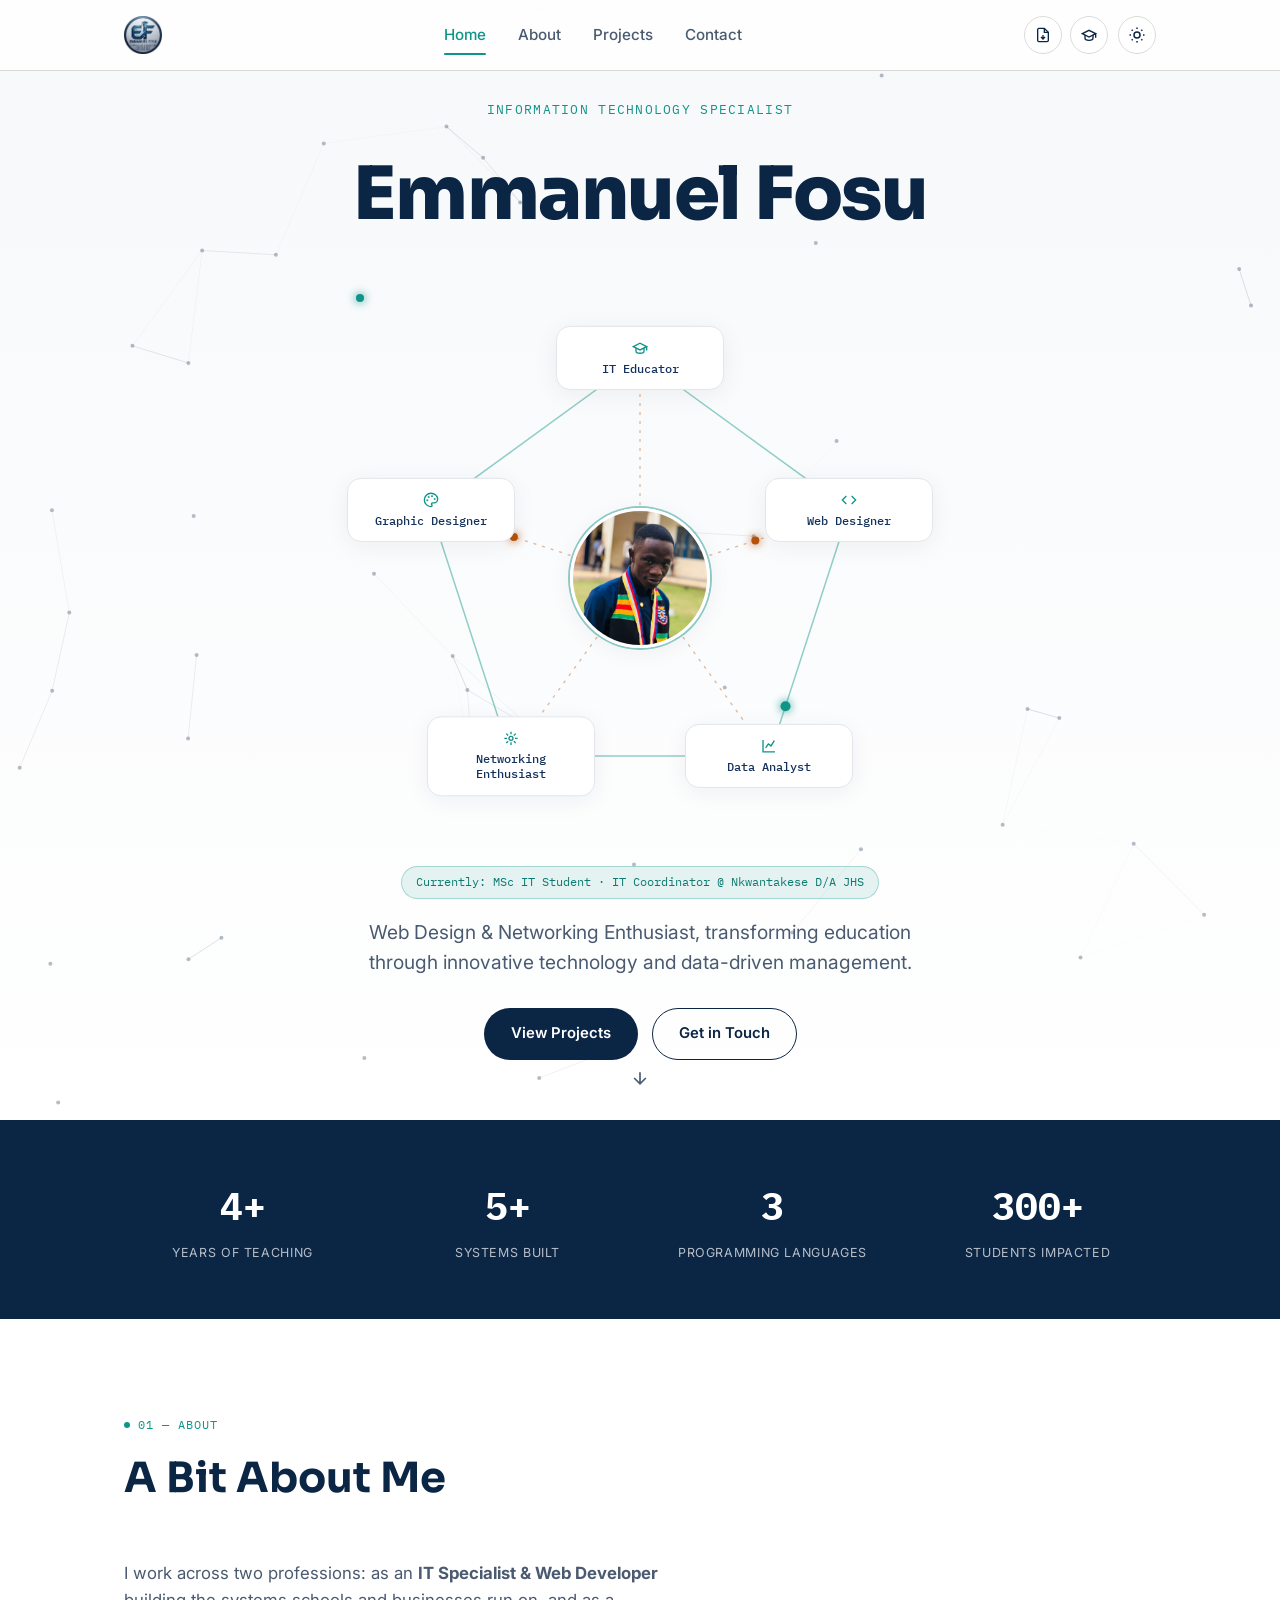
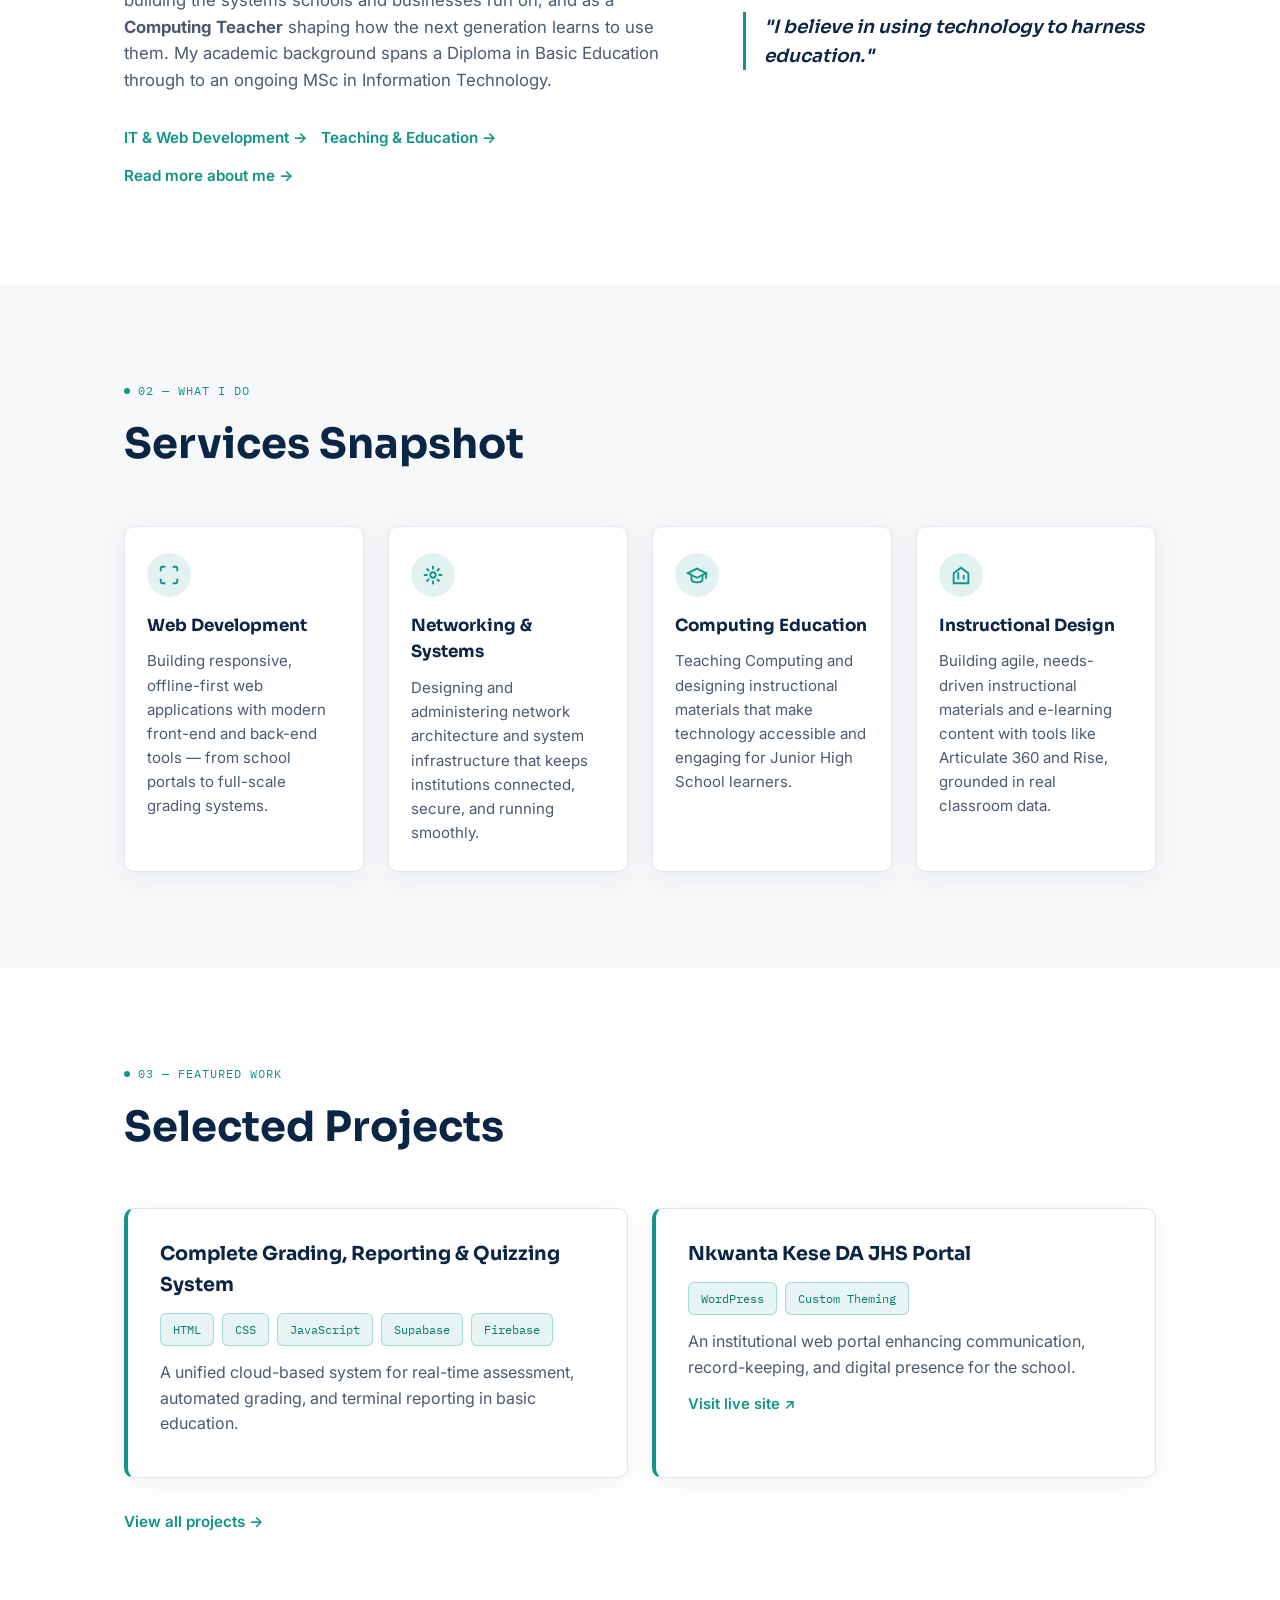
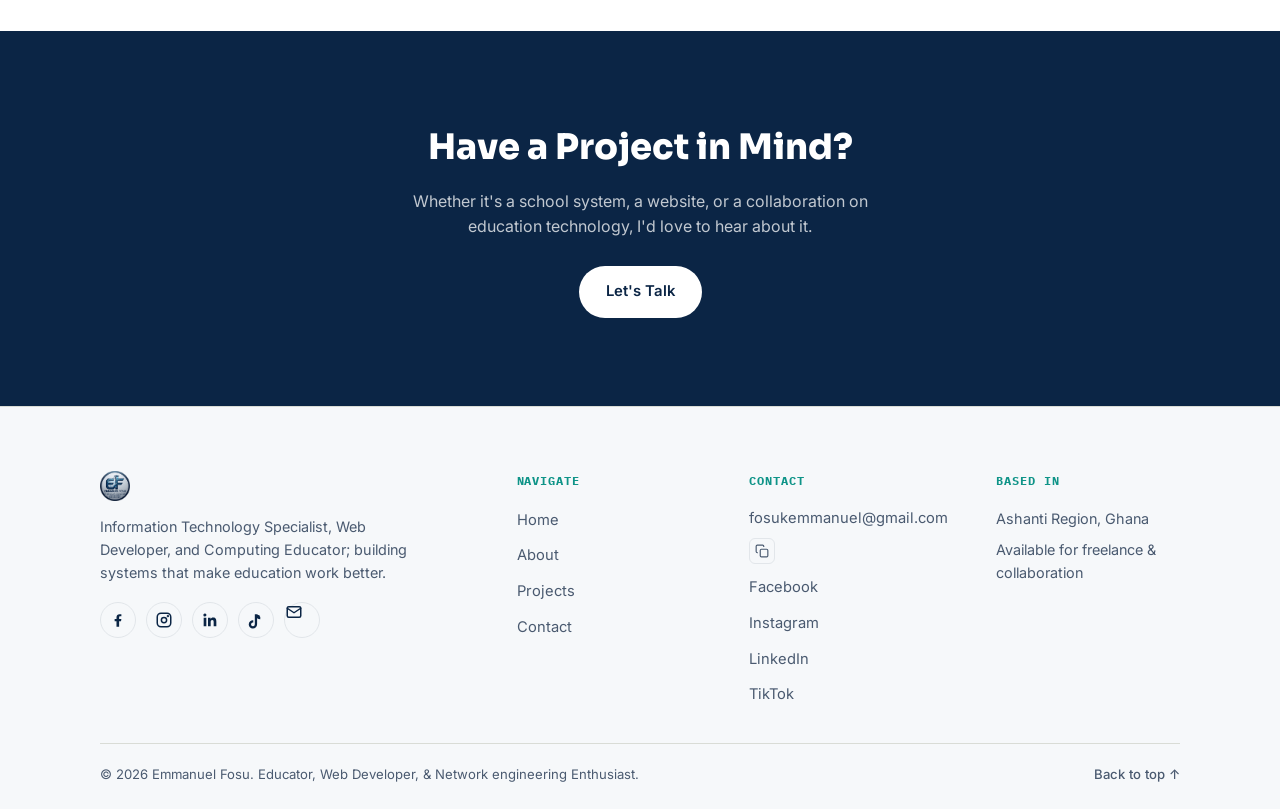
==== index.html @ 501d5a0f "Initial commit or portfolio update" ====
<!DOCTYPE html>
<html lang="en">
<head>
<meta charset="UTF-8">
<meta name="viewport" content="width=device-width, initial-scale=1.0">
<title>Emmanuel Fosu | IT Specialist &amp; Educator — Home</title>
<meta name="description" content="Emmanuel Fosu — Information Technology Specialist, Web Developer, Networking Enthusiast, and Computing Educator.">
<link rel="preconnect" href="https://fonts.googleapis.com">
<link rel="preconnect" href="https://fonts.gstatic.com" crossorigin>
<link href="https://fonts.googleapis.com/css2?family=Sora:wght@400;600;700;800&family=Inter:wght@400;500;600&family=IBM+Plex+Mono:wght@400;500&display=swap" rel="stylesheet">
<link rel="stylesheet" href="styles.css">
</head>
<body>

<header class="site-header">
  <div class="nav-wrap">
    <a href="index.html" class="logo">
      <img src="images/logo.png" alt="Emmanuel Fosu Logo" class="logo-img">
    </a>
    <nav class="main-nav" id="main-nav" aria-label="Primary">
      <a href="index.html" class="nav-link active" aria-current="page">Home</a>
      <a href="about.html" class="nav-link">About</a>
      <a href="projects.html" class="nav-link">Projects</a>
      <a href="contact.html" class="nav-link">Contact</a>
    </nav>
    <div class="nav-controls">
      <div class="nav-cv-icons">
        <a href="assets/cv/Emmanuel_Fosu_IT_CV.pdf" target="_blank" rel="noopener" class="nav-cv-btn-icon" title="View Information Technology CV" aria-label="View Information Technology CV">
          <svg width="16" height="16" viewBox="0 0 24 24" fill="none" stroke="currentColor" stroke-width="2"><path d="M14 2H6a2 2 0 0 0-2 2v16a2 2 0 0 0 2 2h12a2 2 0 0 0 2-2V8z"/><path d="M14 2v6h6M12 18v-6M9 15l3 3 3-3"/></svg>
        </a>
        <a href="assets/cv/Emmanuel_Fosu_Teaching_CV.pdf" target="_blank" rel="noopener" class="nav-cv-btn-icon" title="View Teaching CV" aria-label="View Teaching CV">
          <svg width="16" height="16" viewBox="0 0 24 24" fill="none" stroke="currentColor" stroke-width="2"><path d="M22 10v6M2 10l10-5 10 5-10 5-10-5z"/><path d="M6 12v5c0 1.66 2.69 3 6 3s6-1.34 6-3v-5"/></svg>
        </a>
      </div>
      <button id="theme-toggle" class="theme-toggle" aria-label="Toggle dark mode" title="Toggle light / dark mode">
        <svg id="icon-sun" width="18" height="18" viewBox="0 0 24 24" fill="none" stroke="currentColor" stroke-width="2"><circle cx="12" cy="12" r="4"/><path d="M12 2v2M12 20v2M4.9 4.9l1.4 1.4M17.7 17.7l1.4 1.4M2 12h2M20 12h2M4.9 19.1l1.4-1.4M17.7 6.3l1.4-1.4"/></svg>
        <svg id="icon-moon" width="18" height="18" viewBox="0 0 24 24" fill="none" stroke="currentColor" stroke-width="2" style="display:none"><path d="M21 12.79A9 9 0 1 1 11.21 3 7 7 0 0 0 21 12.79z"/></svg>
      </button>
      <button class="hamburger" id="hamburger" aria-label="Open menu" aria-expanded="false" aria-controls="mobile-menu">
        <span></span><span></span><span></span>
      </button>
    </div>
  </div>
  <nav class="mobile-menu" id="mobile-menu" aria-label="Mobile">
    <a href="index.html" class="nav-link active" aria-current="page">Home</a>
    <a href="about.html" class="nav-link">About</a>
    <a href="projects.html" class="nav-link">Projects</a>
    <a href="contact.html" class="nav-link">Contact</a>
    <div class="mobile-cv-group">
      <a href="assets/cv/Emmanuel_Fosu_IT_CV.pdf" target="_blank" rel="noopener" class="nav-cv-btn">View Information Technology CV</a>
      <a href="assets/cv/Emmanuel_Fosu_Teaching_CV.pdf" target="_blank" rel="noopener" class="nav-cv-btn">View Teaching CV</a>
    </div>
  </nav>
</header>

<main>
  <section class="hero" id="hero">
    <canvas id="node-canvas"></canvas>
    <div class="hero-inner">
      <p class="eyebrow mono">Information Technology Specialist</p>
      <h1 class="hero-name">Emmanuel Fosu</h1>
      <div class="electron-orbit" aria-hidden="false">
        <svg class="orbit-svg" viewBox="0 0 560 560" xmlns="http://www.w3.org/2000/svg" xmlns:xlink="http://www.w3.org/1999/xlink">
          <path id="loopPath" class="orbit-line orbit-line-loop" d="M280,60 L489.24,212.02 L409.32,457.98 L150.68,457.98 L70.76,212.02 Z"/>
          <path id="diag1" class="orbit-line orbit-line-diag" d="M280,60 L280,280"/>
          <path id="diag2" class="orbit-line orbit-line-diag" d="M489.24,212.02 L280,280"/>
          <path id="diag3" class="orbit-line orbit-line-diag" d="M409.32,457.98 L280,280"/>
          <path id="diag4" class="orbit-line orbit-line-diag" d="M150.68,457.98 L280,280"/>
          <path id="diag5" class="orbit-line orbit-line-diag" d="M70.76,212.02 L280,280"/>

          <circle class="electron electron-loop" r="5">
            <animateMotion dur="7s" repeatCount="indefinite">
              <mpath href="#loopPath" xlink:href="#loopPath"/>
            </animateMotion>
          </circle>
          <circle class="electron electron-loop" r="4">
            <animateMotion dur="7s" repeatCount="indefinite" begin="3.5s">
              <mpath href="#loopPath" xlink:href="#loopPath"/>
            </animateMotion>
          </circle>

          <circle class="electron electron-diag" r="4">
            <animateMotion dur="2.6s" repeatCount="indefinite" keyPoints="0;1;0" keyTimes="0;0.5;1" calcMode="linear" begin="0s">
              <mpath href="#diag1" xlink:href="#diag1"/>
            </animateMotion>
          </circle>
          <circle class="electron electron-diag" r="4">
            <animateMotion dur="2.6s" repeatCount="indefinite" keyPoints="0;1;0" keyTimes="0;0.5;1" calcMode="linear" begin="0.5s">
              <mpath href="#diag2" xlink:href="#diag2"/>
            </animateMotion>
          </circle>
          <circle class="electron electron-diag" r="4">
            <animateMotion dur="2.6s" repeatCount="indefinite" keyPoints="0;1;0" keyTimes="0;0.5;1" calcMode="linear" begin="1s">
              <mpath href="#diag3" xlink:href="#diag3"/>
            </animateMotion>
          </circle>
          <circle class="electron electron-diag" r="4">
            <animateMotion dur="2.6s" repeatCount="indefinite" keyPoints="0;1;0" keyTimes="0;0.5;1" calcMode="linear" begin="1.5s">
              <mpath href="#diag4" xlink:href="#diag4"/>
            </animateMotion>
          </circle>
          <circle class="electron electron-diag" r="4">
            <animateMotion dur="2.6s" repeatCount="indefinite" keyPoints="0;1;0" keyTimes="0;0.5;1" calcMode="linear" begin="2s">
              <mpath href="#diag5" xlink:href="#diag5"/>
            </animateMotion>
          </circle>
        </svg>

        <div class="orbit-center">
          <img src="images/emma.jpg" alt="Emmanuel Fosu" class="orbit-center-img">
        </div>

        <div class="orbit-box" style="left:50%; top:10.71%;">
          <svg width="16" height="16" viewBox="0 0 24 24" fill="none" stroke="currentColor" stroke-width="2"><path d="M22 10v6M2 10l10-5 10 5-10 5-10-5z"/><path d="M6 12v5c0 1.66 2.69 3 6 3s6-1.34 6-3v-5"/></svg>
          <span>IT Educator</span>
        </div>
        <div class="orbit-box" style="left:87.36%; top:37.86%;">
          <svg width="16" height="16" viewBox="0 0 24 24" fill="none" stroke="currentColor" stroke-width="2"><polyline points="16 18 22 12 16 6"/><polyline points="8 6 2 12 8 18"/></svg>
          <span>Web Designer</span>
        </div>
        <div class="orbit-box" style="left:73.09%; top:81.78%;">
          <svg width="16" height="16" viewBox="0 0 24 24" fill="none" stroke="currentColor" stroke-width="2"><path d="M3 3v18h18"/><path d="M7 15l4-6 4 3 5-8"/></svg>
          <span>Data Analyst</span>
        </div>
        <div class="orbit-box" style="left:26.91%; top:81.78%;">
          <svg width="16" height="16" viewBox="0 0 24 24" fill="none" stroke="currentColor" stroke-width="2"><circle cx="12" cy="12" r="3"/><path d="M12 2v4M12 18v4M4.93 4.93l2.83 2.83M16.24 16.24l2.83 2.83M2 12h4M18 12h4M4.93 19.07l2.83-2.83M16.24 7.76l2.83-2.83"/></svg>
          <span>Networking Enthusiast</span>
        </div>
        <div class="orbit-box" style="left:12.64%; top:37.86%;">
          <svg width="16" height="16" viewBox="0 0 24 24" fill="none" stroke="currentColor" stroke-width="2"><circle cx="13.5" cy="6.5" r=".5" fill="currentColor"/><circle cx="17.5" cy="10.5" r=".5" fill="currentColor"/><circle cx="8.5" cy="7.5" r=".5" fill="currentColor"/><circle cx="6.5" cy="12.5" r=".5" fill="currentColor"/><path d="M12 2C6.5 2 2 6.5 2 12s4.5 10 10 10c.926 0 1.648-.746 1.648-1.688 0-.437-.18-.835-.437-1.125-.29-.289-.438-.652-.438-1.125a1.64 1.64 0 011.668-1.668h1.996c3.051 0 5.555-2.503 5.555-5.554C21.965 6.012 17.461 2 12 2z"/></svg>
          <span>Graphic Designer</span>
        </div>
      </div>
      <p class="status-badge mono">Currently: MSc IT Student · IT Coordinator @ Nkwantakese D/A JHS</p>
      <p class="hero-tagline">Web Design &amp; Networking Enthusiast, transforming education through innovative technology and data-driven management.</p>
      <div class="hero-actions">
        <a href="projects.html" class="btn btn-primary">View Projects</a>
        <a href="contact.html" class="btn btn-outline">Get in Touch</a>
      </div>
    </div>
    <a href="about.html" class="scroll-cue" aria-label="Go to About page">
      <svg width="20" height="20" viewBox="0 0 24 24" fill="none" stroke="currentColor" stroke-width="2"><path d="M12 5v14M5 12l7 7 7-7"/></svg>
    </a>
  </section>

  <!-- ============ STATS BAR ============ -->
  <section class="stats-bar" id="stats">
    <div class="section-inner stats-inner">
      <div class="stat-item">
        <span class="stat-number mono">4+</span>
        <span class="stat-label">Years of Teaching</span>
      </div>
      <div class="stat-item">
        <span class="stat-number mono">5+</span>
        <span class="stat-label">Systems Built</span>
      </div>
      <div class="stat-item">
        <span class="stat-number mono">3</span>
        <span class="stat-label">Programming Languages</span>
      </div>
      <div class="stat-item">
        <span class="stat-number mono">300+</span>
        <span class="stat-label">Students Impacted</span>
      </div>
    </div>
  </section>

  <!-- ============ ABOUT TEASER ============ -->
  <section class="about-teaser" id="about-teaser">
    <div class="section-inner">
      <p class="section-label mono">01 — About</p>
      <h2 class="section-title">A Bit About Me</h2>
      <div class="about-teaser-grid">
        <p class="about-teaser-text">
          I work across two professions: as an <strong>IT Specialist &amp; Web Developer</strong> building the systems schools and businesses run on, and as a <strong>Computing Teacher</strong> shaping how the next generation learns to use them. My academic background spans a Diploma in Basic Education through to an ongoing MSc in Information Technology.
        </p>
        <p class="philosophy">"I believe in using technology to harness education."</p>
      </div>
      <div class="hero-actions" style="justify-content:flex-start; margin-bottom: 6px;">
        <a href="about.html#it-profession" class="link-arrow">IT &amp; Web Development →</a>
        <a href="about.html#teaching-profession" class="link-arrow">Teaching &amp; Education →</a>
      </div>
      <a href="about.html" class="link-arrow">Read more about me →</a>
    </div>
  </section>

  <!-- ============ WHAT I DO ============ -->
  <section class="services" id="services">
    <div class="section-inner">
      <p class="section-label mono">02 — What I Do</p>
      <h2 class="section-title">Services Snapshot</h2>
      <div class="services-grid">

        <div class="service-card">
          <div class="service-icon">
            <svg width="22" height="22" viewBox="0 0 24 24" fill="none" stroke="currentColor" stroke-width="2"><path d="M8 3H5a2 2 0 0 0-2 2v3m18 0V5a2 2 0 0 0-2-2h-3m0 18h3a2 2 0 0 0 2-2v-3M3 16v3a2 2 0 0 0 2 2h3"/></svg>
          </div>
          <h3>Web Development</h3>
          <p>Building responsive, offline-first web applications with modern front-end and back-end tools — from school portals to full-scale grading systems.</p>
        </div>

        <div class="service-card">
          <div class="service-icon">
            <svg width="22" height="22" viewBox="0 0 24 24" fill="none" stroke="currentColor" stroke-width="2"><circle cx="12" cy="12" r="3"/><path d="M12 2v4M12 18v4M4.93 4.93l2.83 2.83M16.24 16.24l2.83 2.83M2 12h4M18 12h4M4.93 19.07l2.83-2.83M16.24 7.76l2.83-2.83"/></svg>
          </div>
          <h3>Networking &amp; Systems</h3>
          <p>Designing and administering network architecture and system infrastructure that keeps institutions connected, secure, and running smoothly.</p>
        </div>

        <div class="service-card">
          <div class="service-icon">
            <svg width="22" height="22" viewBox="0 0 24 24" fill="none" stroke="currentColor" stroke-width="2"><path d="M22 10v6M2 10l10-5 10 5-10 5-10-5z"/><path d="M6 12v5c0 1.66 2.69 3 6 3s6-1.34 6-3v-5"/></svg>
          </div>
          <h3>Computing Education</h3>
          <p>Teaching Computing and designing instructional materials that make technology accessible and engaging for Junior High School learners.</p>
        </div>

        <div class="service-card">
          <div class="service-icon">
            <svg width="22" height="22" viewBox="0 0 24 24" fill="none" stroke="currentColor" stroke-width="2"><path d="M9 17V9m6 8v-5M3 21h18M4 21V10l8-6 8 6v11"/></svg>
          </div>
          <h3>Instructional Design</h3>
          <p>Building agile, needs-driven instructional materials and e-learning content with tools like Articulate 360 and Rise, grounded in real classroom data.</p>
        </div>

      </div>
    </div>
  </section>

  <!-- ============ FEATURED PROJECTS ============ -->
  <section class="featured-projects" id="featured-projects">
    <div class="section-inner">
      <p class="section-label mono">03 — Featured Work</p>
      <h2 class="section-title">Selected Projects</h2>

      <div class="featured-project-list">

        <article class="project-card">
          <div class="project-head">
            <h3>Complete Grading, Reporting &amp; Quizzing System</h3>
            <div class="tag-row">
              <span class="tag tag-tech">HTML</span>
              <span class="tag tag-tech">CSS</span>
              <span class="tag tag-tech">JavaScript</span>
              <span class="tag tag-tech">Supabase</span>
              <span class="tag tag-tech">Firebase</span>
            </div>
          </div>
          <p class="project-goal">A unified cloud-based system for real-time assessment, automated grading, and terminal reporting in basic education.</p>
        </article>

        <article class="project-card">
          <div class="project-head">
            <h3>Nkwanta Kese DA JHS Portal</h3>
            <div class="tag-row">
              <span class="tag tag-tech">WordPress</span>
              <span class="tag tag-tech">Custom Theming</span>
            </div>
          </div>
          <p class="project-goal">An institutional web portal enhancing communication, record-keeping, and digital presence for the school.</p>
          <a class="project-link" href="https://nkwantakesedajhs.great-site.net" target="_blank" rel="noopener">Visit live site ↗</a>
        </article>

      </div>

      <a href="projects.html" class="link-arrow">View all projects →</a>
    </div>
  </section>

  <!-- ============ CALL TO ACTION ============ -->
  <section class="cta" id="cta">
    <div class="section-inner cta-inner">
      <h2 class="cta-heading">Have a Project in Mind?</h2>
      <p class="cta-text">Whether it's a school system, a website, or a collaboration on education technology, I'd love to hear about it.</p>
      <a href="contact.html" class="btn btn-primary">Let's Talk</a>
    </div>
  </section>
</main>

<footer class="site-footer">
  <div class="footer-inner">

    <div class="footer-col footer-brand">
      <a href="index.html" class="logo">
        <img src="images/logo.png" alt="Emmanuel Fosu Logo" class="logo-img">
      </a>
      <p class="footer-tagline">Information Technology Specialist, Web Developer, and Computing Educator; building systems that make education work better.</p>
      <div class="footer-socials">
        <a href="https://www.facebook.com/emmanuel.fosu.18041" target="_blank" rel="noopener" aria-label="Facebook">
          <svg width="18" height="18" viewBox="0 0 24 24" fill="currentColor"><path d="M13.5 21v-7.5h2.5l.5-3H13.5V8.5c0-.9.25-1.5 1.53-1.5H16.5V4.35C16.2 4.3 15.2 4.2 14 4.2c-2.4 0-4 1.46-4 4.15V10.5H7.5v3H10V21h3.5z"/></svg>
        </a>
        <a href="https://www.instagram.com/fosukemmanuel?igsh=NnFtemxhdjh0Y2I2" target="_blank" rel="noopener" aria-label="Instagram">
          <svg width="18" height="18" viewBox="0 0 24 24" fill="none" stroke="currentColor" stroke-width="2"><rect x="3" y="3" width="18" height="18" rx="5"/><circle cx="12" cy="12" r="3.5"/><circle cx="17.2" cy="6.8" r="0.6" fill="currentColor"/></svg>
        </a>
        <a href="https://www.linkedin.com/in/emmanuel-fosu-2341121b7" target="_blank" rel="noopener" aria-label="LinkedIn">
          <svg width="18" height="18" viewBox="0 0 24 24" fill="currentColor"><path d="M20.45 20.45h-3.56v-5.57c0-1.33-.02-3.04-1.85-3.04-1.86 0-2.14 1.45-2.14 2.94v5.67H9.34V9h3.41v1.56h.05c.48-.9 1.64-1.85 3.38-1.85 3.61 0 4.28 2.38 4.28 5.47v6.27zM5.34 7.43a2.07 2.07 0 1 1 0-4.13 2.07 2.07 0 0 1 0 4.13zM7.12 20.45H3.55V9h3.57v11.45z"/></svg>
        </a>
        <a href="https://www.tiktok.com/@emmanuelfosu51" target="_blank" rel="noopener" aria-label="TikTok">
          <svg width="18" height="18" viewBox="0 0 24 24" fill="currentColor"><path d="M16.6 5.82a4.28 4.28 0 0 1-3.14-1.4V4.4h-3.03v13.4a2.5 2.5 0 1 1-2.06-2.46v-3.06a5.56 5.56 0 1 0 5.09 5.53V9.72a7.28 7.28 0 0 0 4.24 1.36V8.05a4.28 4.28 0 0 1-1.1-2.23z"/></svg>
        </a>
        <a href="mailto:fosukemmanuel@gmail.com" aria-label="Email">
          <svg width="18" height="18" viewBox="0 0 24 24" fill="none" stroke="currentColor" stroke-width="2" stroke-linecap="round" stroke-linejoin="round">
            <rect x="3" y="5" width="18" height="14" rx="2"/>
            <path d="M3 7l9 6 9-6"/>
          </svg>
        </a>
      </div>
    </div>

    <div class="footer-col">
      <h3 class="footer-heading mono">Navigate</h3>
      <ul class="footer-links">
        <li><a href="index.html">Home</a></li>
        <li><a href="about.html">About</a></li>
        <li><a href="projects.html">Projects</a></li>
        <li><a href="contact.html">Contact</a></li>
      </ul>
    </div>

    <div class="footer-col">
      <h3 class="footer-heading mono">Contact</h3>
      <ul class="footer-links">
        <li class="email-row">
          <a href="mailto:fosukemmanuel@gmail.com">fosukemmanuel@gmail.com</a>
          <button type="button" class="copy-btn" data-email="fosukemmanuel@gmail.com" aria-label="Copy email address" title="Copy email">
            <svg width="14" height="14" viewBox="0 0 24 24" fill="none" stroke="currentColor" stroke-width="2"><rect x="9" y="9" width="13" height="13" rx="2"/><path d="M5 15H4a2 2 0 0 1-2-2V4a2 2 0 0 1 2-2h9a2 2 0 0 1 2 2v1"/></svg>
          </button>
          <span class="copy-feedback" aria-live="polite"></span>
        </li>
        <li><a href="https://www.facebook.com/emmanuel.fosu.18041" target="_blank" rel="noopener">Facebook</a></li>
        <li><a href="https://www.instagram.com/fosukemmanuel?igsh=NnFtemxhdjh0Y2I2" target="_blank" rel="noopener">Instagram</a></li>
        <li><a href="https://www.linkedin.com/in/emmanuel-fosu-2341121b7" target="_blank" rel="noopener">LinkedIn</a></li>
        <li><a href="https://www.tiktok.com/@emmanuelfosu51" target="_blank" rel="noopener">TikTok</a></li>
      </ul>
    </div>

    <div class="footer-col">
      <h3 class="footer-heading mono">Based In</h3>
      <p class="footer-text">Ashanti Region, Ghana</p>
      <p class="footer-text">Available for freelance &amp; collaboration</p>
    </div>

  </div>

  <div class="footer-bottom">
    <p>&copy; <span id="year"></span> Emmanuel Fosu. Educator, Web Developer, &amp; Network engineering Enthusiast.</p>
    <a href="index.html#hero" class="back-to-top">Back to top ↑</a>
  </div>
</footer>
<script src="script.js"></script>
</body>
</html>
---- styles.css ----
/* ============ DESIGN TOKENS ============ */
:root{
  --navy-900: #0B2545;
  --navy-800: #13315C;
  --navy-700: #134074;
  --blue-accent: #0F9488;
  --blue-accent-hover: #0C7A70;
  --amber-accent: #B45309;
  --line: #D9DCD6;
  --bg: #FFFFFF;
  --bg-alt: #F6F8FA;
  --text: #13315C;
  --text-soft: #4A5A70;
  --card-bg: #FFFFFF;
  --card-border: #E2E6EA;
  --shadow: 0 4px 24px rgba(11,37,69,0.06);

  --font-display: "Sora", sans-serif;
  --font-body: "Inter", sans-serif;
  --font-mono: "IBM Plex Mono", monospace;

  --radius: 10px;
  --max-width: 1080px;
  --transition: 0.25s ease;
}

[data-theme="dark"]{
  --bg: #0A1628;
  --bg-alt: #0F1D33;
  --text: #E8EDF4;
  --text-soft: #A8B7CC;
  --card-bg: #101F38;
  --card-border: #1E3252;
  --line: #1E3252;
  --shadow: 0 4px 24px rgba(0,0,0,0.35);
  --blue-accent: #2DD4BF;
  --blue-accent-hover: #5EEAD4;
  --amber-accent: #FBBF24;
}

/* ============ BASE / MOBILE-FIRST ============ */
*{ box-sizing: border-box; margin:0; padding:0; }

html{ scroll-behavior: smooth; }

body{
  font-family: var(--font-body);
  background: var(--bg);
  color: var(--text);
  line-height: 1.6;
  transition: background var(--transition), color var(--transition);
  overflow-x: hidden;
}

@media (prefers-reduced-motion: reduce){
  html{ scroll-behavior: auto; }
  *{ animation-duration: 0.01ms !important; animation-iteration-count: 1 !important; transition-duration: 0.01ms !important; }
}

.mono{ font-family: var(--font-mono); }

a{ 
  color: var(--blue-accent); 
  text-decoration: none;
  pointer-events: auto !important;
  cursor: pointer !important;
  position: relative;
  z-index: 10;
}
a:hover{ color: var(--blue-accent-hover); }

/* FIX: Ensure ALL anchor links are clickable */
a[href^="mailto:"] {
  pointer-events: auto !important;
  cursor: pointer !important;
  z-index: 20 !important;
  position: relative !important;
  display: inline-block !important;
}

img{ max-width: 100%; display: block; }

:focus-visible{
  outline: 2px solid var(--blue-accent);
  outline-offset: 3px;
}

/* Base padding is mobile-sized; scaled up at larger breakpoints below */
.section-inner{
  max-width: var(--max-width);
  margin: 0 auto;
  padding: 56px 20px;
}

.section-label{
  color: var(--blue-accent);
  font-size: 0.78rem;
  letter-spacing: 0.08em;
  text-transform: uppercase;
  margin-bottom: 10px;
  display: flex;
  align-items: center;
  gap: 8px;
}
.section-label::before{
  content: "";
  display: inline-block;
  width: 6px;
  height: 6px;
  border-radius: 50%;
  background: var(--blue-accent);
  flex-shrink: 0;
}

.section-title{
  font-family: var(--font-display);
  font-weight: 700;
  font-size: 1.7rem;
  color: var(--navy-900);
  margin-bottom: 32px;
}
[data-theme="dark"] .section-title{ color: var(--text); }

.page-heading{
  font-family: var(--font-display);
  font-weight: 800;
  font-size: 2rem;
  color: var(--navy-900);
  letter-spacing: -0.01em;
}
[data-theme="dark"] .page-heading{ color: var(--text); }

@media (min-width: 720px){
  .section-inner{ padding: 88px 32px; }
  .section-title{ font-size: 2.1rem; margin-bottom: 40px; }
  .page-heading{ font-size: 2.6rem; }
}

@media (min-width: 1024px){
  .section-inner{ padding: 96px 24px; }
  .section-title{ font-size: 2.6rem; margin-bottom: 48px; }
}

/* ============ BUTTONS ============ */
.btn{
  display: inline-flex;
  align-items: center;
  justify-content: center;
  padding: 13px 26px;
  border-radius: 999px;
  font-weight: 600;
  font-size: 0.93rem;
  font-family: var(--font-body);
  cursor: pointer;
  transition: all var(--transition);
  border: 1.5px solid transparent;
  width: 100%;
}
.btn-primary{
  background: var(--navy-900);
  color: #fff;
}
.btn-primary:hover{
  background: var(--blue-accent-hover);
  color: #fff;
  transform: translateY(-1px);
}
.btn-outline{
  border-color: var(--navy-900);
  color: var(--navy-900);
  background: transparent;
}
[data-theme="dark"] .btn-outline{
  border-color: var(--text);
  color: var(--text);
}
.btn-outline:hover{
  background: var(--navy-900);
  color: #fff;
}
[data-theme="dark"] .btn-outline:hover{
  background: var(--blue-accent);
  border-color: var(--blue-accent);
}

@media (min-width: 560px){
  .btn{ width: auto; }
}

/* ============ HEADER / NAV ============ */
.site-header{
  position: fixed;
  top: 0; left: 0; right: 0;
  z-index: 100;
  background: color-mix(in srgb, var(--bg) 85%, transparent);
  backdrop-filter: blur(10px);
  border-bottom: 1px solid var(--line);
}

.nav-wrap{
  max-width: var(--max-width);
  margin: 0 auto;
  padding: 14px 20px;
  display: flex;
  align-items: center;
  justify-content: space-between;
}

.logo{
  font-family: var(--font-display);
  font-weight: 800;
  font-size: 1.2rem;
  color: var(--navy-900);
  display: flex;
  align-items: center;
}
[data-theme="dark"] .logo{ color: var(--text); }
.logo-dot{ color: var(--blue-accent); }

.logo-img{
  height: 34px;
  width: auto;
  display: block;
}

@media (min-width: 720px){
  .logo-img{ height: 38px; }
}

/* Mobile: nav hidden, hamburger shown */
.main-nav{ display: none; }

.nav-controls{
  display: flex;
  align-items: center;
  gap: 10px;
}

.theme-toggle{
  width: 38px; height: 38px;
  border-radius: 50%;
  border: 1px solid var(--line);
  background: var(--bg);
  color: var(--navy-900);
  display: flex; align-items: center; justify-content: center;
  cursor: pointer;
  transition: all var(--transition);
  flex-shrink: 0;
}
[data-theme="dark"] .theme-toggle{ color: var(--text); }
.theme-toggle:hover{ border-color: var(--blue-accent); color: var(--blue-accent); }

.hamburger{
  display: flex;
  flex-direction: column;
  justify-content: center;
  gap: 5px;
  width: 38px; height: 38px;
  background: none;
  border: none;
  cursor: pointer;
  flex-shrink: 0;
}
.hamburger span{
  display: block;
  height: 2px;
  width: 22px;
  background: var(--navy-900);
  transition: all var(--transition);
  margin: 0 auto;
}
[data-theme="dark"] .hamburger span{ background: var(--text); }
.hamburger.open span:nth-child(1){ transform: translateY(7px) rotate(45deg); }
.hamburger.open span:nth-child(2){ opacity: 0; }
.hamburger.open span:nth-child(3){ transform: translateY(-7px) rotate(-45deg); }

.mobile-menu{
  display: none;
  flex-direction: column;
  padding: 8px 20px 18px;
  gap: 4px;
  border-top: 1px solid var(--line);
}
.mobile-menu.open{ display: flex; }
.mobile-menu .nav-link{ padding: 12px 0; border-bottom: 1px solid var(--line); }
.mobile-menu .nav-link:last-child{ border-bottom: none; }

.nav-link{
  font-weight: 500;
  font-size: 0.95rem;
  color: var(--text-soft);
  position: relative;
  padding: 4px 0;
}
.nav-link:hover{ color: var(--navy-900); }
[data-theme="dark"] .nav-link:hover{ color: var(--text); }

.nav-link.active{ color: var(--blue-accent); }
.nav-link.active::after{
  content: "";
  position: absolute;
  bottom: -4px; left: 0;
  width: 100%; height: 2px;
  background: var(--blue-accent);
  border-radius: 2px;
}

/* Desktop nav appears, hamburger disappears */
@media (min-width: 720px){
  .main-nav{
    display: flex;
    gap: 32px;
  }
  .hamburger{ display: none; }
  .mobile-menu{ display: none !important; }
  .nav-wrap{ padding: 16px 24px; }
  .logo{ font-size: 1.3rem; }
}

/* ============ HERO ============ */
.hero{
  position: relative;
  min-height: 90vh;
  display: flex;
  align-items: center;
  justify-content: center;
  padding: 90px 20px 50px;
  overflow: hidden;
  background: linear-gradient(180deg, var(--bg-alt) 0%, var(--bg) 100%);
  text-align: center;
}

#node-canvas{
  position: absolute;
  inset: 0;
  width: 100%;
  height: 100%;
  opacity: 0.55;
}

.hero-inner{
  position: relative;
  z-index: 2;
  max-width: 720px;
}

.eyebrow{
  color: var(--blue-accent);
  font-size: 0.8rem;
  letter-spacing: 0.1em;
  text-transform: uppercase;
  margin-bottom: 16px;
  animation: fadeUp 0.7s ease both;
}

.hero-name{
  font-family: var(--font-display);
  font-weight: 800;
  font-size: 2.4rem;
  color: var(--navy-900);
  letter-spacing: -0.02em;
  margin-bottom: 18px;
  animation: fadeUp 0.7s ease 0.1s both;
}
[data-theme="dark"] .hero-name{ color: var(--text); }

.hero-featured-img{
  width: 140px;
  height: 140px;
  object-fit: cover;
  border-radius: 50%;
  border: 3px solid var(--card-bg);
  box-shadow: var(--shadow);
  margin: 0 auto 22px;
  animation: fadeUp 0.7s ease 0.05s both;
}

@media (min-width: 720px){
  .hero-featured-img{ width: 170px; height: 170px; margin-bottom: 26px; }
}

.hero-tagline{
  font-size: 1rem;
  color: var(--text-soft);
  max-width: 560px;
  margin: 0 auto 30px;
  animation: fadeUp 0.7s ease 0.2s both;
}

.hero-actions{
  display: flex;
  flex-direction: column;
  gap: 14px;
  align-items: center;
  animation: fadeUp 0.7s ease 0.3s both;
}

@media (min-width: 560px){
  .hero-actions{ flex-direction: row; justify-content: center; }
}

@media (min-width: 720px){
  .hero{ min-height: 100vh; padding: 100px 24px 60px; }
  .hero-name{ font-size: 3.4rem; }
  .hero-tagline{ font-size: 1.1rem; }
}

@media (min-width: 1024px){
  .hero-name{ font-size: 4.6rem; }
  .hero-tagline{ font-size: 1.2rem; }
}

@keyframes fadeUp{
  from{ opacity: 0; transform: translateY(16px); }
  to{ opacity: 1; transform: translateY(0); }
}

.scroll-cue{
  position: absolute;
  bottom: 24px;
  left: 50%;
  transform: translateX(-50%);
  color: var(--text-soft);
  z-index: 2;
  animation: bob 2s ease-in-out infinite;
}
@keyframes bob{
  0%,100%{ transform: translate(-50%, 0); }
  50%{ transform: translate(-50%, 8px); }
}

/* ============ PAGE HEADER (non-hero pages) ============ */
.page-header{
  padding: 110px 20px 40px;
  text-align: center;
  background: linear-gradient(180deg, var(--bg-alt) 0%, var(--bg) 100%);
}
.page-header .eyebrow{ margin-bottom: 12px; }
.page-header p{
  color: var(--text-soft);
  max-width: 560px;
  margin: 14px auto 0;
}

@media (min-width: 720px){
  .page-header{ padding: 140px 24px 56px; }
}

/* ============ ABOUT ============ */
.about{ background: var(--bg); }

.about-grid{
  display: grid;
  grid-template-columns: 1fr;
  gap: 40px;
  align-items: start;
}

.about-text p{
  color: var(--text-soft);
  margin-bottom: 16px;
  font-size: 1rem;
}

.philosophy{
  font-family: var(--font-display);
  font-style: italic;
  font-weight: 600;
  color: var(--navy-900) !important;
  font-size: 1.1rem !important;
  border-left: 3px solid var(--blue-accent);
  padding-left: 16px;
  margin-top: 24px !important;
}
[data-theme="dark"] .philosophy{ color: var(--text) !important; }

.about-facts{
  display: flex;
  flex-direction: column;
  gap: 14px;
}

.fact-card{
  background: var(--card-bg);
  border: 1px solid var(--card-border);
  border-radius: var(--radius);
  padding: 16px 18px;
  display: flex;
  flex-direction: column;
  gap: 6px;
  box-shadow: var(--shadow);
}

.fact-label{
  font-size: 0.7rem;
  color: var(--blue-accent);
  text-transform: uppercase;
  letter-spacing: 0.06em;
}

.fact-value{
  font-weight: 600;
  color: var(--text);
  font-size: 0.95rem;
}

@media (min-width: 800px){
  .about-grid{ grid-template-columns: 1.4fr 1fr; gap: 56px; }
  .about-text p{ font-size: 1.02rem; }
  .philosophy{ font-size: 1.15rem !important; padding-left: 18px; margin-top: 28px !important; }
  .fact-card{ padding: 18px 20px; }
}

/* ============ SKILLS (shown on About page) ============ */
.skills{ background: var(--bg-alt); }

.skills-grid{
  display: grid;
  grid-template-columns: 1fr;
  gap: 16px;
}

.skill-card{
  background: var(--card-bg);
  border: 1px solid var(--card-border);
  border-radius: var(--radius);
  padding: 22px;
  box-shadow: var(--shadow);
  transition: transform var(--transition), box-shadow var(--transition);
}
.skill-card:hover{
  transform: translateY(-3px);
  box-shadow: 0 8px 30px rgba(11,37,69,0.1);
}

.skill-card h3{
  font-family: var(--font-display);
  font-size: 1rem;
  color: var(--navy-900);
  margin-bottom: 14px;
}
[data-theme="dark"] .skill-card h3{ color: var(--text); }

.tag-row{
  display: flex;
  flex-wrap: wrap;
  gap: 8px;
}

.tag{
  font-family: var(--font-mono);
  font-size: 0.76rem;
  padding: 6px 12px;
  border-radius: 6px;
  background: var(--bg-alt);
  border: 1px solid var(--card-border);
  color: var(--navy-700);
}
[data-theme="dark"] .tag{ background: #0A1628; color: var(--blue-accent); }

.tag-tech{
  background: color-mix(in srgb, var(--blue-accent) 10%, transparent);
  border-color: color-mix(in srgb, var(--blue-accent) 30%, transparent);
  color: var(--blue-accent-hover);
}
[data-theme="dark"] .tag-tech{ color: var(--blue-accent); }

@media (min-width: 700px){
  .skills-grid{ grid-template-columns: repeat(2, 1fr); gap: 20px; }
  .skill-card{ padding: 26px; }
  .skill-card h3{ font-size: 1.05rem; margin-bottom: 16px; }
}

/* ============ PROJECTS ============ */
.projects{ background: var(--bg); }

.project-list{
  display: flex;
  flex-direction: column;
  gap: 20px;
}

.project-card{
  background: var(--card-bg);
  border: 1px solid var(--card-border);
  border-left: 4px solid var(--blue-accent);
  border-radius: var(--radius);
  padding: 24px 22px;
  box-shadow: var(--shadow);
}

.project-head h3{
  font-family: var(--font-display);
  font-size: 1.1rem;
  color: var(--navy-900);
  margin-bottom: 12px;
}
[data-theme="dark"] .project-head h3{ color: var(--text); }

.project-goal{
  color: var(--text-soft);
  margin: 14px 0 10px;
  font-size: 0.97rem;
}

.project-impact{
  color: var(--text-soft);
  margin-bottom: 14px;
  font-size: 0.97rem;
}
.project-impact strong{ color: var(--navy-800); }
[data-theme="dark"] .project-impact strong{ color: var(--text); }

.project-link{
  font-weight: 600;
  font-size: 0.92rem;
}

@media (min-width: 720px){
  .project-list{ gap: 24px; }
  .project-card{ padding: 30px 32px; }
  .project-head h3{ font-size: 1.2rem; }
  .project-goal, .project-impact{ font-size: 1rem; }
}

/* ============ CONTACT ============ */
.contact{ background: var(--bg-alt); }

.contact-grid{
  display: grid;
  grid-template-columns: 1fr;
  gap: 40px;
}

.contact-form{
  display: flex;
  flex-direction: column;
  gap: 16px;
}

.field{
  display: flex;
  flex-direction: column;
  gap: 6px;
}

.field label{
  font-size: 0.85rem;
  font-weight: 600;
  color: var(--text);
}

.field input,
.field textarea{
  font-family: var(--font-body);
  font-size: 1rem; /* 16px prevents iOS zoom-on-focus */
  padding: 12px 14px;
  border-radius: 8px;
  border: 1.5px solid var(--card-border);
  background: var(--card-bg);
  color: var(--text);
  transition: border-color var(--transition);
  resize: vertical;
}
.field input:focus,
.field textarea:focus{
  border-color: var(--blue-accent);
}

.field.invalid input,
.field.invalid textarea{
  border-color: #C0392B;
}

.error-msg{
  display: none;
  font-size: 0.8rem;
  color: #C0392B;
}
.field.invalid .error-msg{ display: block; }

.hidden-field{ position: absolute; left: -9999px; }

.form-status{
  font-size: 0.9rem;
  color: var(--blue-accent-hover);
  min-height: 1.2em;
}

.contact-info{
  display: flex;
  flex-direction: column;
  gap: 18px;
}

.info-item{
  display: flex;
  flex-direction: column;
  gap: 4px;
  padding-bottom: 14px;
  border-bottom: 1px solid var(--card-border);
}

.info-item a{
  font-weight: 600;
  color: var(--navy-800);
  word-break: break-word;
}
[data-theme="dark"] .info-item a{ color: var(--text); }
.info-item a:hover{ color: var(--blue-accent); }

@media (min-width: 800px){
  .contact-grid{ grid-template-columns: 1.4fr 1fr; gap: 56px; }
  .contact-info{ gap: 20px; }
  .info-item{ padding-bottom: 16px; }
}

/* ============ STATUS BADGE ============ */
.status-badge{
  display: inline-block;
  font-size: 0.72rem;
  color: var(--blue-accent-hover);
  background: color-mix(in srgb, var(--blue-accent) 10%, transparent);
  border: 1px solid color-mix(in srgb, var(--blue-accent) 30%, transparent);
  padding: 6px 14px;
  border-radius: 999px;
  margin-bottom: 18px;
  animation: fadeUp 0.7s ease 0.15s both;
}
[data-theme="dark"] .status-badge{ color: var(--blue-accent); }

/* ============ STATS BAR ============ */
.stats-bar{
  background: var(--navy-900);
  padding: 0;
}
[data-theme="dark"] .stats-bar{ background: var(--card-bg); border-top: 1px solid var(--card-border); border-bottom: 1px solid var(--card-border); }

.stats-inner{
  padding: 40px 20px !important;
  display: grid;
  grid-template-columns: repeat(2, 1fr);
  gap: 28px;
  text-align: center;
}

.stat-item{
  display: flex;
  flex-direction: column;
  gap: 6px;
}

.stat-number{
  font-size: 1.9rem;
  font-weight: 700;
  color: #fff;
}
[data-theme="dark"] .stat-number{ color: var(--blue-accent); }

.stat-label{
  font-size: 0.78rem;
  color: color-mix(in srgb, #fff 70%, transparent);
  text-transform: uppercase;
  letter-spacing: 0.05em;
}
[data-theme="dark"] .stat-label{ color: var(--text-soft); }

@media (min-width: 720px){
  .stats-inner{ grid-template-columns: repeat(4, 1fr); padding: 56px 24px !important; }
  .stat-number{ font-size: 2.4rem; }
}

/* ============ ABOUT TEASER ============ */
.about-teaser{ background: var(--bg); }

.about-teaser-grid{
  display: grid;
  grid-template-columns: 1fr;
  gap: 24px;
  margin-bottom: 24px;
}

.about-teaser-text{
  color: var(--text-soft);
  font-size: 1rem;
}

.link-arrow{
  display: inline-block;
  font-weight: 600;
  font-size: 0.95rem;
  margin-top: 8px;
}

@media (min-width: 800px){
  .about-teaser-grid{ grid-template-columns: 1.4fr 1fr; align-items: center; gap: 40px; }
  .about-teaser-text{ font-size: 1.05rem; }
}

/* ============ SERVICES ============ */
.services{ background: var(--bg-alt); }

.services-grid{
  display: grid;
  grid-template-columns: 1fr;
  gap: 20px;
}

.service-card{
  background: var(--card-bg);
  border: 1px solid var(--card-border);
  border-radius: var(--radius);
  padding: 26px 22px;
  box-shadow: var(--shadow);
  transition: transform var(--transition), box-shadow var(--transition);
}
.service-card:hover{
  transform: translateY(-3px);
  box-shadow: 0 8px 30px rgba(11,37,69,0.1);
}

.service-icon{
  width: 44px;
  height: 44px;
  border-radius: 50%;
  background: color-mix(in srgb, var(--blue-accent) 12%, transparent);
  color: var(--blue-accent);
  display: flex;
  align-items: center;
  justify-content: center;
  margin-bottom: 16px;
}

.service-card h3{
  font-family: var(--font-display);
  font-size: 1.05rem;
  color: var(--navy-900);
  margin-bottom: 10px;
}
[data-theme="dark"] .service-card h3{ color: var(--text); }

.service-card p{
  color: var(--text-soft);
  font-size: 0.94rem;
}

@media (min-width: 720px){
  .services-grid{ grid-template-columns: repeat(2, 1fr); gap: 24px; }
}

@media (min-width: 1024px){
  .services-grid{ grid-template-columns: repeat(4, 1fr); }
}

/* ============ FEATURED PROJECTS (home) ============ */
.featured-projects{ background: var(--bg); }

.featured-project-list{
  display: flex;
  flex-direction: column;
  gap: 20px;
  margin-bottom: 24px;
}

@media (min-width: 720px){
  .featured-project-list{ flex-direction: row; gap: 24px; }
  .featured-project-list .project-card{ flex: 1; }
}

/* ============ CTA ============ */
.cta{
  background: var(--navy-900);
}
[data-theme="dark"] .cta{ background: var(--card-bg); border-top: 1px solid var(--card-border); }

.cta-inner{
  text-align: center;
  padding: 64px 20px !important;
}

.cta-heading{
  font-family: var(--font-display);
  font-weight: 800;
  font-size: 1.7rem;
  color: #fff;
  margin-bottom: 14px;
}
[data-theme="dark"] .cta-heading{ color: var(--text); }

.cta-text{
  color: color-mix(in srgb, #fff 75%, transparent);
  max-width: 480px;
  margin: 0 auto 26px;
}
[data-theme="dark"] .cta-text{ color: var(--text-soft); }

.cta .btn-primary{
  background: #fff;
  color: var(--navy-900);
  width: auto;
  display: inline-flex;
}
.cta .btn-primary:hover{
  background: var(--blue-accent);
  color: #fff;
}
[data-theme="dark"] .cta .btn-primary{
  background: var(--blue-accent);
  color: #fff;
}

@media (min-width: 720px){
  .cta-heading{ font-size: 2.2rem; }
  .cta-inner{ padding: 88px 24px !important; }
}

/* ============ FOOTER - FIXED ============ */
.site-footer{
  background: var(--bg-alt);
  border-top: 1px solid var(--line);
  color: var(--text-soft);
  padding: 48px 20px 20px;
  position: relative;
}

.footer-inner{
  max-width: var(--max-width);
  margin: 0 auto;
  display: grid;
  grid-template-columns: 1fr;
  gap: 32px;
}

.footer-col{ 
  display: flex; 
  flex-direction: column;
  position: relative;
  z-index: 1;
}

.footer-brand .logo{ margin-bottom: 14px; }
.footer-brand .logo-img{ height: 30px; }

.footer-tagline{
  font-size: 0.9rem;
  color: var(--text-soft);
  line-height: 1.6;
  max-width: 320px;
}

.footer-socials{
  display: flex;
  gap: 10px;
  margin-top: 18px;
  flex-wrap: wrap;
}

/* FIX: Ensure all social links are clickable */
.footer-socials a{
  display: inline-flex;
  align-items: center;
  justify-content: center;
  width: 36px;
  height: 36px;
  border-radius: 50%;
  border: 1px solid var(--card-border);
  color: var(--navy-900);
  transition: all var(--transition);
  flex-shrink: 0;
  position: relative;
  z-index: 10;
  pointer-events: auto !important;
  cursor: pointer !important;
}
[data-theme="dark"] .footer-socials a{ color: var(--text); }

.footer-socials a:hover{
  background: var(--navy-900);
  border-color: var(--navy-900);
  color: #fff;
  transform: translateY(-2px);
}
[data-theme="dark"] .footer-socials a:hover{
  background: var(--blue-accent);
  border-color: var(--blue-accent);
  color: #fff;
}

/* FIX: Ensure email link in socials works */
.footer-socials a[href^="mailto:"] {
  pointer-events: auto !important;
  cursor: pointer !important;
  z-index: 15 !important;
}

.footer-heading{
  color: var(--blue-accent);
  font-size: 0.78rem;
  letter-spacing: 0.08em;
  text-transform: uppercase;
  margin-bottom: 16px;
}

.footer-links{
  list-style: none;
  display: flex;
  flex-direction: column;
  gap: 10px;
  padding: 0;
}

/* FIX: Ensure ALL footer links are clickable */
.footer-links a{
  font-size: 0.92rem;
  color: var(--text-soft);
  pointer-events: auto !important;
  cursor: pointer !important;
  position: relative;
  z-index: 10;
  display: inline-block;
}
.footer-links a:hover{ color: var(--blue-accent); }

/* FIX: Email address link in contact column */
.footer-links .email-row a {
  pointer-events: auto !important;
  cursor: pointer !important;
  z-index: 15 !important;
  display: inline-block !important;
  position: relative !important;
}

.footer-text{
  font-size: 0.9rem;
  color: var(--text-soft);
  margin-bottom: 8px;
}

.footer-bottom{
  max-width: var(--max-width);
  margin: 36px auto 0;
  padding-top: 20px;
  border-top: 1px solid var(--line);
  display: flex;
  flex-direction: column;
  align-items: center;
  gap: 12px;
  font-size: 0.82rem;
  text-align: center;
}

.back-to-top{
  color: var(--text-soft);
  font-weight: 500;
}
.back-to-top:hover{ color: var(--blue-accent); }

@media (min-width: 640px){
  .footer-bottom{
    flex-direction: row;
    justify-content: space-between;
    text-align: left;
  }
}

@media (min-width: 720px){
  .site-footer{ padding: 64px 24px 24px; }
  .footer-inner{ grid-template-columns: 2fr 1fr 1fr 1fr; gap: 32px; }
}

@media (min-width: 1024px){
  .footer-inner{ gap: 48px; }
}

/* ============ EMAIL COPY BUTTON ============ */
.email-row{
  display: flex;
  align-items: center;
  gap: 8px;
  position: relative;
  flex-wrap: wrap;
  pointer-events: auto !important;
}

/* FIX: Email link in email row */
.email-row a {
  position: relative;
  z-index: 15 !important;
  pointer-events: auto !important;
  cursor: pointer !important;
  display: inline-block !important;
}

.copy-btn{
  display: inline-flex;
  align-items: center;
  justify-content: center;
  width: 26px;
  height: 26px;
  border-radius: 6px;
  border: 1px solid var(--card-border);
  background: transparent;
  color: var(--text-soft);
  cursor: pointer;
  transition: all var(--transition);
  flex-shrink: 0;
  position: relative;
  z-index: 10;
}
.copy-btn:hover{
  border-color: var(--blue-accent);
  color: var(--blue-accent);
}

.copy-feedback{
  font-size: 0.78rem;
  color: var(--blue-accent);
  opacity: 0;
  transition: opacity 0.2s ease;
  pointer-events: none;
}
.copy-feedback.show{ opacity: 1; }

/* ============ ADDITIONAL FIXES ============ */

/* Ensure no parent element is blocking clicks */
.footer-col .footer-links li {
  position: relative;
  z-index: 5;
  pointer-events: auto !important;
}

/* Fix for any overlay elements */
.footer-col::before,
.footer-col::after {
  pointer-events: none !important;
}

/* Ensure all links in footer work */
footer a {
  pointer-events: auto !important;
  cursor: pointer !important;
  position: relative;
  z-index: 10;
}

/* Dark mode email link fix */
[data-theme="dark"] .footer-links .email-row a {
  color: var(--text);
}

[data-theme="dark"] .footer-links .email-row a:hover {
  color: var(--blue-accent);
}

/* Prevent any child from blocking clicks */
.footer-col * {
  pointer-events: auto;
}

/* Ensure SVG icons don't block clicks */
.footer-socials a svg,
.footer-links a svg {
  pointer-events: none !important;
}

/* Mobile touch improvements */
@media (max-width: 720px) {
  .footer-links a,
  .footer-socials a,
  .email-row a {
    padding: 4px 0;
    min-height: 44px; /* Better touch target */
    display: inline-flex !important;
    align-items: center;
  }
}

/* ============ GMAIL LINKS - ADDED ============ */

/* Gmail link in social icons (small icon only) */
.gmail-link-social {
  display: inline-flex !important;
  align-items: center !important;
  justify-content: center !important;
  width: 36px !important;
  height: 36px !important;
  border-radius: 50% !important;
  border: 1px solid var(--card-border) !important;
  color: var(--text-soft) !important;
  transition: all var(--transition) !important;
  flex-shrink: 0 !important;
  position: relative !important;
  z-index: 10 !important;
  pointer-events: auto !important;
  cursor: pointer !important;
}

.gmail-link-social:hover {
  background: #EA4335 !important;
  border-color: #EA4335 !important;
  color: #fff !important;
  transform: translateY(-2px) !important;
}

/* Gmail link in contact row (icon only, next to email) */
.gmail-link {
  display: inline-flex !important;
  align-items: center !important;
  justify-content: center !important;
  width: 26px !important;
  height: 26px !important;
  border-radius: 6px !important;
  border: 1px solid var(--card-border) !important;
  background: transparent !important;
  color: var(--text-soft) !important;
  transition: all var(--transition) !important;
  flex-shrink: 0 !important;
  position: relative !important;
  z-index: 15 !important;
  pointer-events: auto !important;
  cursor: pointer !important;
  padding: 4px !important;
}

.gmail-link:hover {
  background: rgba(234, 67, 53, 0.1) !important;
  border-color: #EA4335 !important;
  color: #EA4335 !important;
  transform: scale(1.1) !important;
}

/* Dark mode support for Gmail links */
[data-theme="dark"] .gmail-link-social {
  color: var(--text) !important;
}

[data-theme="dark"] .gmail-link-social:hover {
  background: #EA4335 !important;
  border-color: #EA4335 !important;
  color: #fff !important;
}

[data-theme="dark"] .gmail-link {
  color: var(--text) !important;
}

[data-theme="dark"] .gmail-link:hover {
  background: rgba(234, 67, 53, 0.15) !important;
  border-color: #EA4335 !important;
  color: #EA4335 !important;
}

/* Mobile touch improvements for Gmail links */
@media (max-width: 720px) {
  .gmail-link-social,
  .gmail-link {
    min-height: 44px !important;
    min-width: 44px !important;
  }
}


/* ============ PAGE-HEADER AVATAR (About / Projects / Contact) ============ */
.page-header-img{
  width: 84px;
  height: 84px;
  object-fit: cover;
  border-radius: 50%;
  border: 3px solid var(--card-bg);
  box-shadow: var(--shadow);
  margin: 0 auto 18px;
}

@media (min-width: 720px){
  .page-header-img{ width: 100px; height: 100px; margin-bottom: 22px; }
}

/* ============ TWO PROFESSIONS ============ */
.professions{ background: var(--bg-alt); }

.profession-intro{
  color: var(--text-soft);
  max-width: 640px;
  margin: -16px 0 32px;
  font-size: 1rem;
}

.profession-grid{
  display: grid;
  grid-template-columns: 1fr;
  gap: 20px;
}

.profession-card{
  background: var(--card-bg);
  border: 1px solid var(--card-border);
  border-top: 4px solid var(--blue-accent);
  border-radius: var(--radius);
  padding: 26px 24px;
  box-shadow: var(--shadow);
  scroll-margin-top: 90px;
}

.profession-icon{
  width: 46px;
  height: 46px;
  border-radius: 50%;
  background: color-mix(in srgb, var(--blue-accent) 12%, transparent);
  color: var(--blue-accent);
  display: flex;
  align-items: center;
  justify-content: center;
  margin-bottom: 16px;
}

.profession-card h3{
  font-family: var(--font-display);
  font-size: 1.18rem;
  color: var(--navy-900);
  margin-bottom: 4px;
}
[data-theme="dark"] .profession-card h3{ color: var(--text); }

.profession-role{
  font-family: var(--font-mono);
  font-size: 0.74rem;
  color: var(--amber-accent);
  text-transform: uppercase;
  letter-spacing: 0.06em;
  display: block;
  margin-bottom: 14px;
}

.profession-card p{
  color: var(--text-soft);
  font-size: 0.96rem;
}

@media (min-width: 800px){
  .profession-grid{ grid-template-columns: 1fr 1fr; gap: 28px; }
  .profession-card{ padding: 30px 28px; }
}

/* ============ PROFESSIONAL EXPERIENCE (timeline) ============ */
.experience{ background: var(--bg); }

.experience-columns{
  display: grid;
  grid-template-columns: 1fr;
  gap: 44px;
}

.experience-track{ scroll-margin-top: 90px; }

.experience-track-heading{
  font-family: var(--font-display);
  font-size: 1.05rem;
  color: var(--blue-accent);
  margin-bottom: 22px;
  display: flex;
  align-items: center;
  gap: 8px;
}

.timeline-item{
  position: relative;
  padding-left: 22px;
  border-left: 2px solid var(--card-border);
  padding-bottom: 26px;
}
.timeline-item:last-child{ padding-bottom: 0; }
.timeline-item::before{
  content: "";
  position: absolute;
  left: -7px;
  top: 2px;
  width: 10px;
  height: 10px;
  border-radius: 50%;
  background: var(--bg);
  border: 2px solid var(--blue-accent);
}

.timeline-role{
  font-weight: 700;
  color: var(--navy-900);
  font-size: 0.98rem;
}
[data-theme="dark"] .timeline-role{ color: var(--text); }

.timeline-meta{
  font-family: var(--font-mono);
  font-size: 0.75rem;
  color: var(--amber-accent);
  margin: 3px 0 10px;
  display: block;
}

.timeline-item ul{
  list-style: none;
  display: flex;
  flex-direction: column;
  gap: 7px;
}
.timeline-item li{
  color: var(--text-soft);
  font-size: 0.9rem;
  padding-left: 15px;
  position: relative;
}
.timeline-item li::before{
  content: "—";
  position: absolute;
  left: 0;
  color: var(--blue-accent);
}

@media (min-width: 900px){
  .experience-columns{ grid-template-columns: 1fr 1fr; gap: 56px; }
}

/* ============ SKILLS SUBGROUPS ============ */
.skills-subgroup{ margin-bottom: 40px; }
.skills-subgroup:last-child{ margin-bottom: 0; }

.skills-subheading{
  font-family: var(--font-mono);
  font-size: 0.8rem;
  color: var(--blue-accent);
  text-transform: uppercase;
  letter-spacing: 0.07em;
  margin-bottom: 18px;
  padding-bottom: 10px;
  border-bottom: 1px solid var(--card-border);
}

/* ============ TECHNICAL COMPETENCIES WIDGET ============ */
.competency-card{
  background: var(--navy-900);
  border-radius: var(--radius);
  padding: 28px 24px;
  box-shadow: var(--shadow);
  margin-top: 4px;
}
[data-theme="dark"] .competency-card{ background: var(--card-bg); border: 1px solid var(--card-border); }

.competency-card h3{
  font-family: var(--font-display);
  color: #fff;
  font-size: 1.05rem;
  margin-bottom: 22px;
}
[data-theme="dark"] .competency-card h3{ color: var(--text); }

.competency-row{ margin-bottom: 18px; }
.competency-row:last-of-type{ margin-bottom: 0; }

.competency-top{
  display: flex;
  justify-content: space-between;
  align-items: baseline;
  gap: 10px;
  margin-bottom: 8px;
  font-size: 0.88rem;
}
.competency-name{ color: color-mix(in srgb, #fff 90%, transparent); }
[data-theme="dark"] .competency-name{ color: var(--text); }
.competency-pct{ font-family: var(--font-mono); color: var(--blue-accent); font-size: 0.85rem; flex-shrink: 0; white-space: nowrap; }

@media (max-width: 420px){
  .competency-top{ font-size: 0.82rem; }
}

.competency-track{
  height: 6px;
  border-radius: 999px;
  background: color-mix(in srgb, #fff 15%, transparent);
  overflow: hidden;
}
[data-theme="dark"] .competency-track{ background: var(--bg-alt); }

.competency-fill{
  height: 100%;
  border-radius: 999px;
  background: var(--blue-accent);
}

.competency-tags{
  display: flex;
  gap: 10px;
  margin-top: 24px;
  flex-wrap: wrap;
}
.competency-tag{
  font-family: var(--font-mono);
  font-size: 0.78rem;
  padding: 6px 14px;
  border-radius: 999px;
  background: color-mix(in srgb, #fff 10%, transparent);
  color: color-mix(in srgb, #fff 90%, transparent);
  border: 1px solid color-mix(in srgb, #fff 20%, transparent);
}
[data-theme="dark"] .competency-tag{ background: var(--bg-alt); color: var(--text-soft); border-color: var(--card-border); }

@media (min-width: 720px){
  .competency-card{ padding: 32px 30px; }
}

/* ============ EDUCATION ============ */
.education{ background: var(--bg-alt); }

.education-list{
  display: flex;
  flex-direction: column;
  gap: 14px;
}

.education-item{
  background: var(--card-bg);
  border: 1px solid var(--card-border);
  border-radius: var(--radius);
  padding: 18px 20px;
  box-shadow: var(--shadow);
  display: flex;
  flex-direction: column;
  gap: 3px;
}

.edu-degree{ font-weight: 700; color: var(--navy-900); font-size: 0.97rem; }
[data-theme="dark"] .edu-degree{ color: var(--text); }
.edu-school{ color: var(--text-soft); font-size: 0.9rem; }
.edu-date{ font-family: var(--font-mono); font-size: 0.75rem; color: var(--amber-accent); margin-top: 4px; }

@media (min-width: 720px){
  .education-item{
    flex-direction: row;
    align-items: baseline;
    justify-content: space-between;
    gap: 12px;
  }
  .edu-date{ margin-top: 0; white-space: nowrap; }
}

/* ============ CERTIFICATIONS ============ */
.certifications{ background: var(--bg); }

.cert-grid{
  display: grid;
  grid-template-columns: 1fr;
  gap: 12px;
}

.cert-item{
  display: flex;
  gap: 10px;
  align-items: flex-start;
  background: var(--card-bg);
  border: 1px solid var(--card-border);
  border-radius: 8px;
  padding: 14px 16px;
  font-size: 0.87rem;
  color: var(--text-soft);
}
.cert-item svg{ flex-shrink: 0; color: var(--blue-accent); margin-top: 2px; }

.cert-note{
  margin-top: 18px;
  font-size: 0.86rem;
  color: var(--text-soft);
  font-style: italic;
}

@media (min-width: 700px){
  .cert-grid{ grid-template-columns: repeat(2, 1fr); }
}

/* ============ HEADER CV BUTTONS ============ */
.nav-cv-icons{
  display: flex;
  align-items: center;
  gap: 8px;
}

.nav-cv-btn-icon{
  width: 38px;
  height: 38px;
  border-radius: 50%;
  border: 1px solid var(--line);
  background: var(--bg);
  color: var(--navy-900);
  display: flex;
  align-items: center;
  justify-content: center;
  cursor: pointer;
  transition: all var(--transition);
  flex-shrink: 0;
}
[data-theme="dark"] .nav-cv-btn-icon{ color: var(--text); }
.nav-cv-btn-icon:hover{
  border-color: var(--blue-accent);
  color: var(--blue-accent);
}

/* Text-label version used in the mobile menu */
.nav-cv-btn{
  display: inline-flex;
  align-items: center;
  gap: 6px;
  font-family: var(--font-mono);
  font-size: 0.74rem;
  font-weight: 500;
  color: var(--navy-900);
  border: 1.3px solid var(--card-border);
  padding: 7px 12px;
  border-radius: 999px;
  white-space: nowrap;
  transition: all var(--transition);
}
[data-theme="dark"] .nav-cv-btn{ color: var(--text); }
.nav-cv-btn:hover{
  border-color: var(--blue-accent);
  color: var(--blue-accent);
  background: color-mix(in srgb, var(--blue-accent) 8%, transparent);
}
.nav-cv-btn svg{ flex-shrink: 0; }

/* Mobile menu CV buttons */
.mobile-cv-group{
  display: flex;
  flex-direction: column;
  gap: 10px;
  padding-top: 14px;
  margin-top: 6px;
  border-top: 1px solid var(--line);
}
.mobile-cv-group .nav-cv-btn{
  justify-content: center;
  width: 100%;
  padding: 11px 12px;
  font-size: 0.8rem;
}

/* ============ ABOUT PAGE CV CTA ============ */
.cv-cta-row{
  display: flex;
  flex-direction: column;
  gap: 12px;
  margin-top: 28px;
  align-items: center;
  justify-content: center;
}

.cv-cta-btn{
  display: inline-flex;
  align-items: center;
  justify-content: center;
  gap: 8px;
  font-weight: 600;
  font-size: 0.9rem;
}

@media (min-width: 560px){
  .cv-cta-row{ flex-direction: row; }
}

.profession-card .cv-cta-btn{
  margin-top: 18px;
  width: 100%;
}

/* ============ ELECTRON ORBIT (Home hero) ============ */
.electron-orbit{
  position: relative;
  width: 100%;
  max-width: 560px;
  aspect-ratio: 1 / 1;
  margin: 36px auto 8px;
}

.orbit-svg{
  position: absolute;
  inset: 0;
  width: 100%;
  height: 100%;
  overflow: visible;
}

.orbit-line{ fill: none; }
.orbit-line-loop{
  stroke: color-mix(in srgb, var(--blue-accent) 45%, transparent);
  stroke-width: 1.5;
}
.orbit-line-diag{
  stroke: color-mix(in srgb, var(--amber-accent) 40%, transparent);
  stroke-width: 1.3;
  stroke-dasharray: 3 6;
}

.electron{ filter: drop-shadow(0 0 5px currentColor); }
.electron-loop{ fill: var(--blue-accent); color: var(--blue-accent); }
.electron-diag{ fill: var(--amber-accent); color: var(--amber-accent); }

.orbit-center{
  position: absolute;
  left: 50%;
  top: 50%;
  transform: translate(-50%, -50%);
  width: 25%;
  aspect-ratio: 1 / 1;
  border-radius: 50%;
  overflow: hidden;
  border: 3px solid var(--card-bg);
  box-shadow: var(--shadow), 0 0 0 2px color-mix(in srgb, var(--blue-accent) 45%, transparent);
  z-index: 3;
  animation: orbitPulse 3.2s ease-in-out infinite;
}
.orbit-center-img{ width: 100%; height: 100%; object-fit: cover; display: block; }

@keyframes orbitPulse{
  0%, 100%{ box-shadow: var(--shadow), 0 0 0 2px color-mix(in srgb, var(--blue-accent) 45%, transparent); }
  50%{ box-shadow: var(--shadow), 0 0 0 6px color-mix(in srgb, var(--blue-accent) 22%, transparent); }
}

.orbit-box{
  position: absolute;
  transform: translate(-50%, -50%);
  width: 30%;
  min-width: 92px;
  display: flex;
  flex-direction: column;
  align-items: center;
  gap: 5px;
  text-align: center;
  background: var(--card-bg);
  border: 1px solid var(--card-border);
  border-radius: 14px;
  padding: 10px 8px;
  font-family: var(--font-mono);
  font-size: 0.66rem;
  font-weight: 500;
  line-height: 1.25;
  color: var(--text);
  box-shadow: var(--shadow);
  z-index: 2;
}
.orbit-box svg{ color: var(--blue-accent); flex-shrink: 0; }

@media (min-width: 520px){
  .orbit-box{ font-size: 0.72rem; padding: 12px 10px; }
}

@media (min-width: 720px){
  .electron-orbit{ margin-top: 44px; }
  .orbit-box{ font-size: 0.76rem; padding: 13px 12px; }
}

@media (prefers-reduced-motion: reduce){
  .electron{ display: none; }
  .orbit-center{ animation: none; }
}
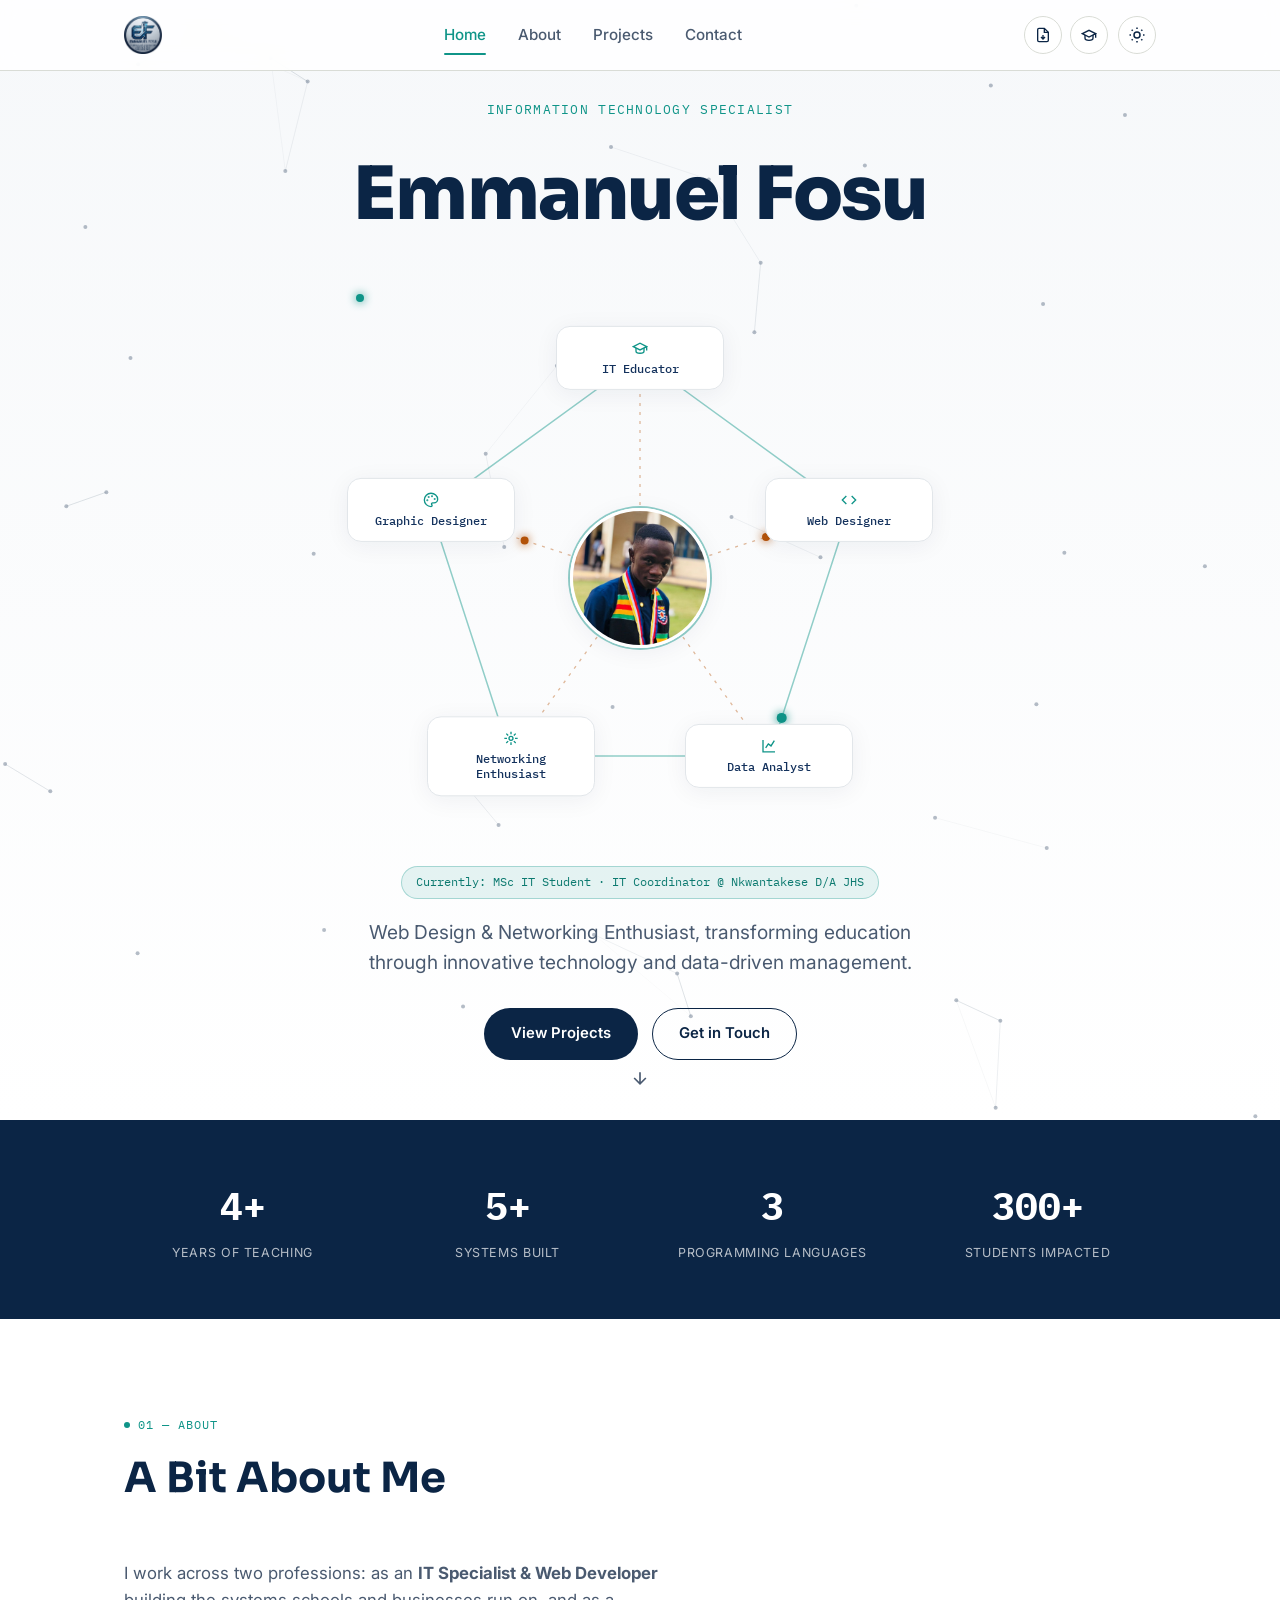
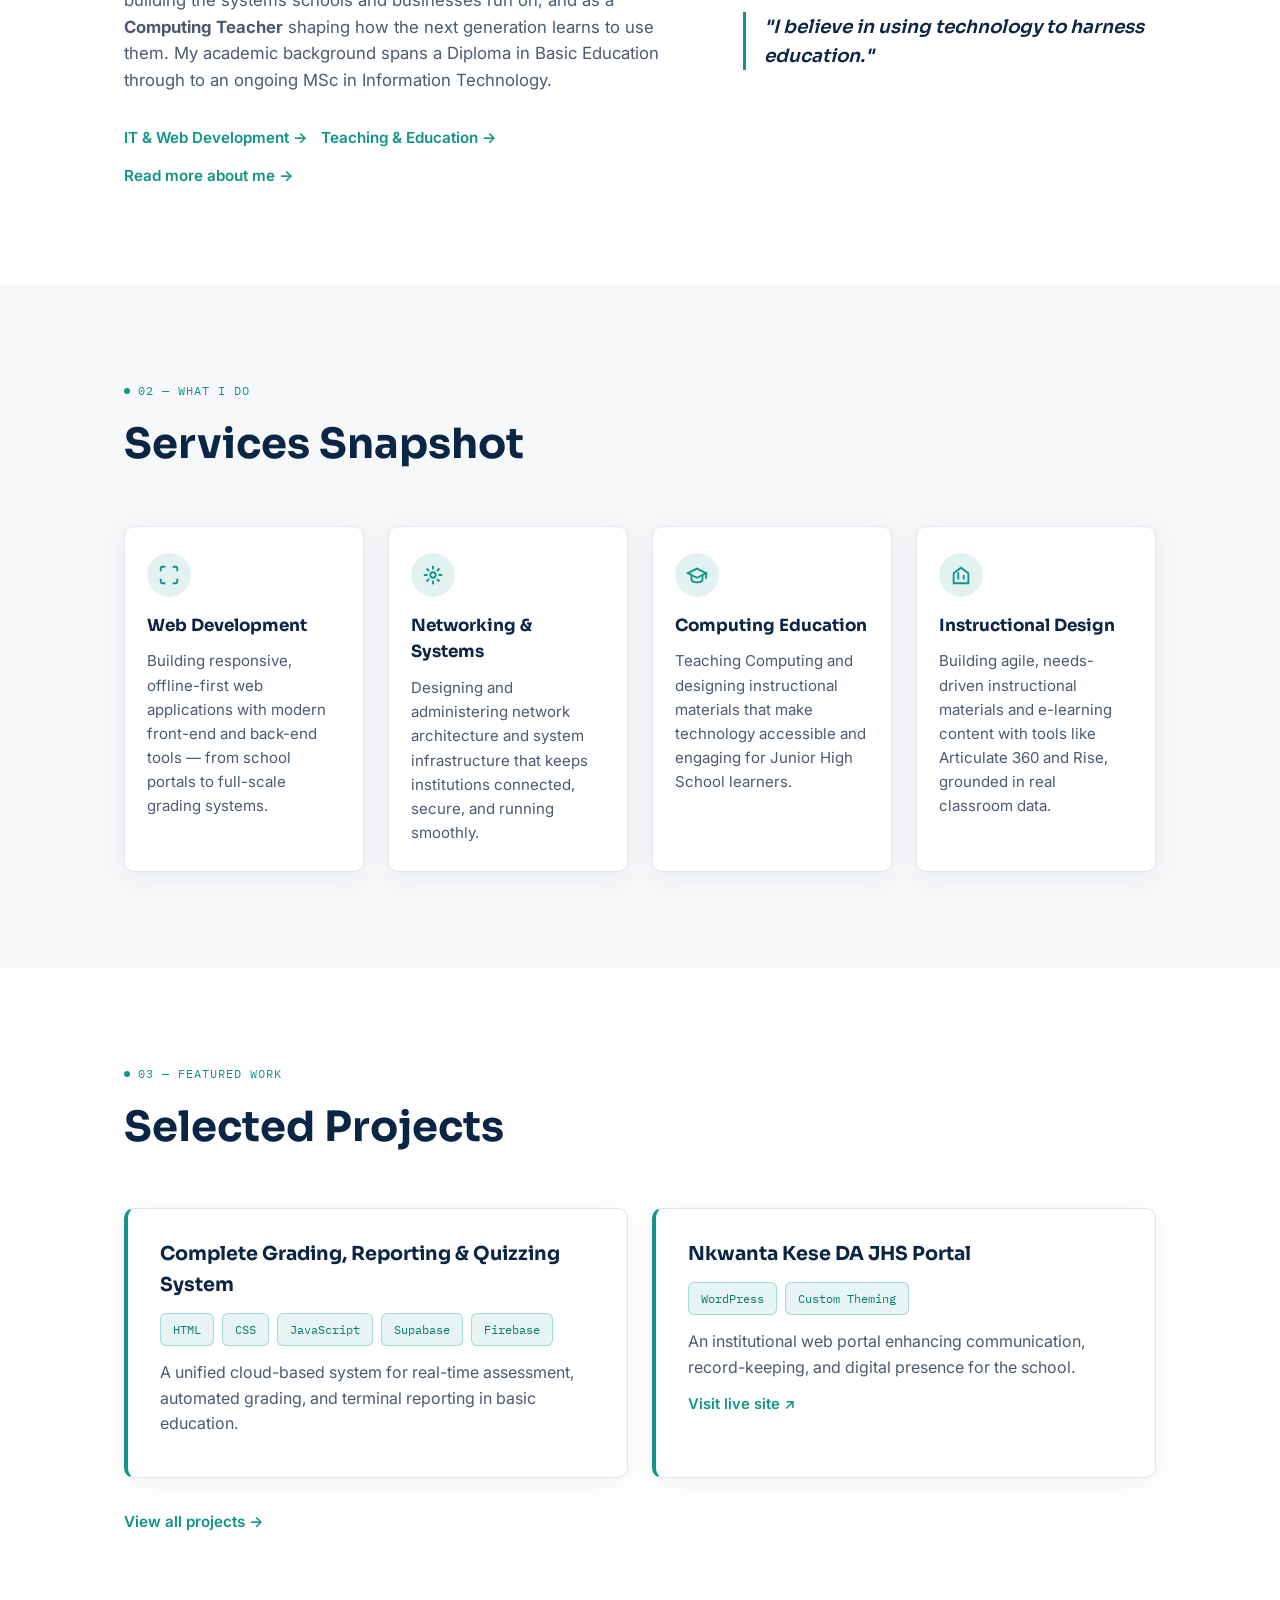
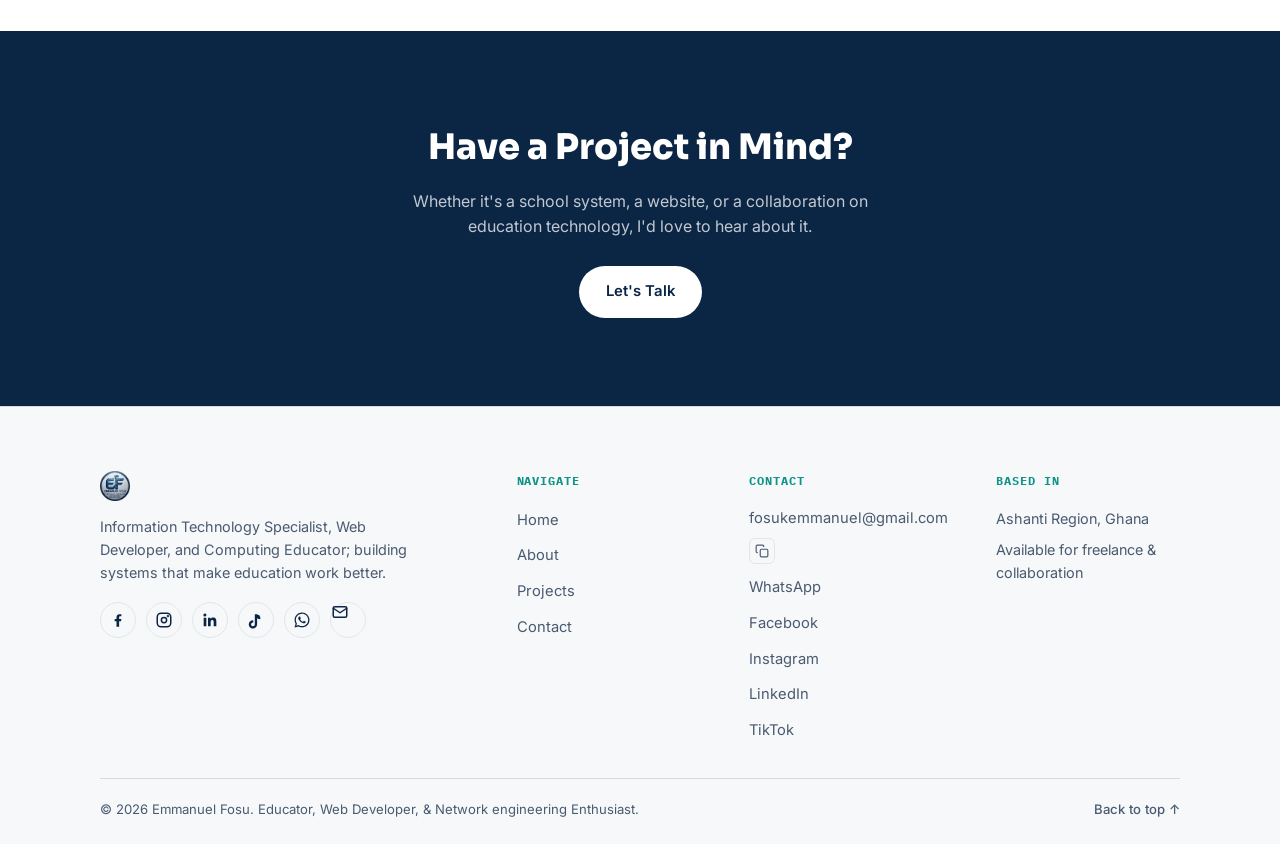
==== commit 2b7af69f: "Add WhatsApp link to contact section Added WhatsApp link to the footer section." ====
--- a/index.html
+++ b/index.html
@@ -298,6 +298,9 @@
         <a href="https://www.tiktok.com/@emmanuelfosu51" target="_blank" rel="noopener" aria-label="TikTok">
           <svg width="18" height="18" viewBox="0 0 24 24" fill="currentColor"><path d="M16.6 5.82a4.28 4.28 0 0 1-3.14-1.4V4.4h-3.03v13.4a2.5 2.5 0 1 1-2.06-2.46v-3.06a5.56 5.56 0 1 0 5.09 5.53V9.72a7.28 7.28 0 0 0 4.24 1.36V8.05a4.28 4.28 0 0 1-1.1-2.23z"/></svg>
         </a>
+        <a href="https://wa.me/233553012862" target="_blank" rel="noopener" aria-label="WhatsApp">
+          <svg width="18" height="18" viewBox="0 0 24 24" fill="currentColor"><path d="M12.04 2C6.58 2 2.13 6.45 2.13 11.91c0 1.75.46 3.45 1.32 4.95L2.05 22l5.25-1.38a9.9 9.9 0 0 0 4.74 1.21h.01c5.46 0 9.9-4.45 9.9-9.91 0-2.65-1.03-5.14-2.9-7.01A9.85 9.85 0 0 0 12.04 2zm0 18.13h-.01a8.2 8.2 0 0 1-4.19-1.15l-.3-.18-3.12.82.83-3.04-.2-.31a8.18 8.18 0 0 1-1.26-4.36c0-4.53 3.69-8.22 8.24-8.22 2.2 0 4.27.86 5.82 2.41a8.18 8.18 0 0 1 2.41 5.82c0 4.53-3.7 8.21-8.22 8.21zm4.51-6.16c-.25-.12-1.46-.72-1.69-.8-.23-.08-.39-.12-.56.13-.16.25-.64.8-.78.96-.14.17-.29.19-.53.06-.25-.12-1.05-.39-2-1.23-.74-.66-1.24-1.47-1.38-1.72-.15-.25-.02-.38.11-.51.11-.11.25-.29.37-.43.13-.15.17-.25.25-.42.08-.16.04-.31-.02-.43-.06-.13-.56-1.35-.77-1.84-.2-.49-.41-.42-.56-.43h-.48c-.16 0-.42.06-.65.31-.22.25-.85.83-.85 2.03 0 1.2.87 2.35.99 2.51.12.17 1.71 2.61 4.14 3.66.58.25 1.03.4 1.38.51.58.18 1.11.16 1.53.1.47-.07 1.46-.6 1.66-1.17.21-.58.21-1.08.15-1.18-.06-.11-.23-.17-.48-.29z"/></svg>
+        </a>
         <a href="mailto:fosukemmanuel@gmail.com" aria-label="Email">
           <svg width="18" height="18" viewBox="0 0 24 24" fill="none" stroke="currentColor" stroke-width="2" stroke-linecap="round" stroke-linejoin="round">
             <rect x="3" y="5" width="18" height="14" rx="2"/>
@@ -327,6 +330,7 @@
           </button>
           <span class="copy-feedback" aria-live="polite"></span>
         </li>
+        <li><a href="https://wa.me/233553012862" target="_blank" rel="noopener">WhatsApp</a></li>
         <li><a href="https://www.facebook.com/emmanuel.fosu.18041" target="_blank" rel="noopener">Facebook</a></li>
         <li><a href="https://www.instagram.com/fosukemmanuel?igsh=NnFtemxhdjh0Y2I2" target="_blank" rel="noopener">Instagram</a></li>
         <li><a href="https://www.linkedin.com/in/emmanuel-fosu-2341121b7" target="_blank" rel="noopener">LinkedIn</a></li>
@@ -349,4 +353,4 @@
 </footer>
 <script src="script.js"></script>
 </body>
-</html>+</html>
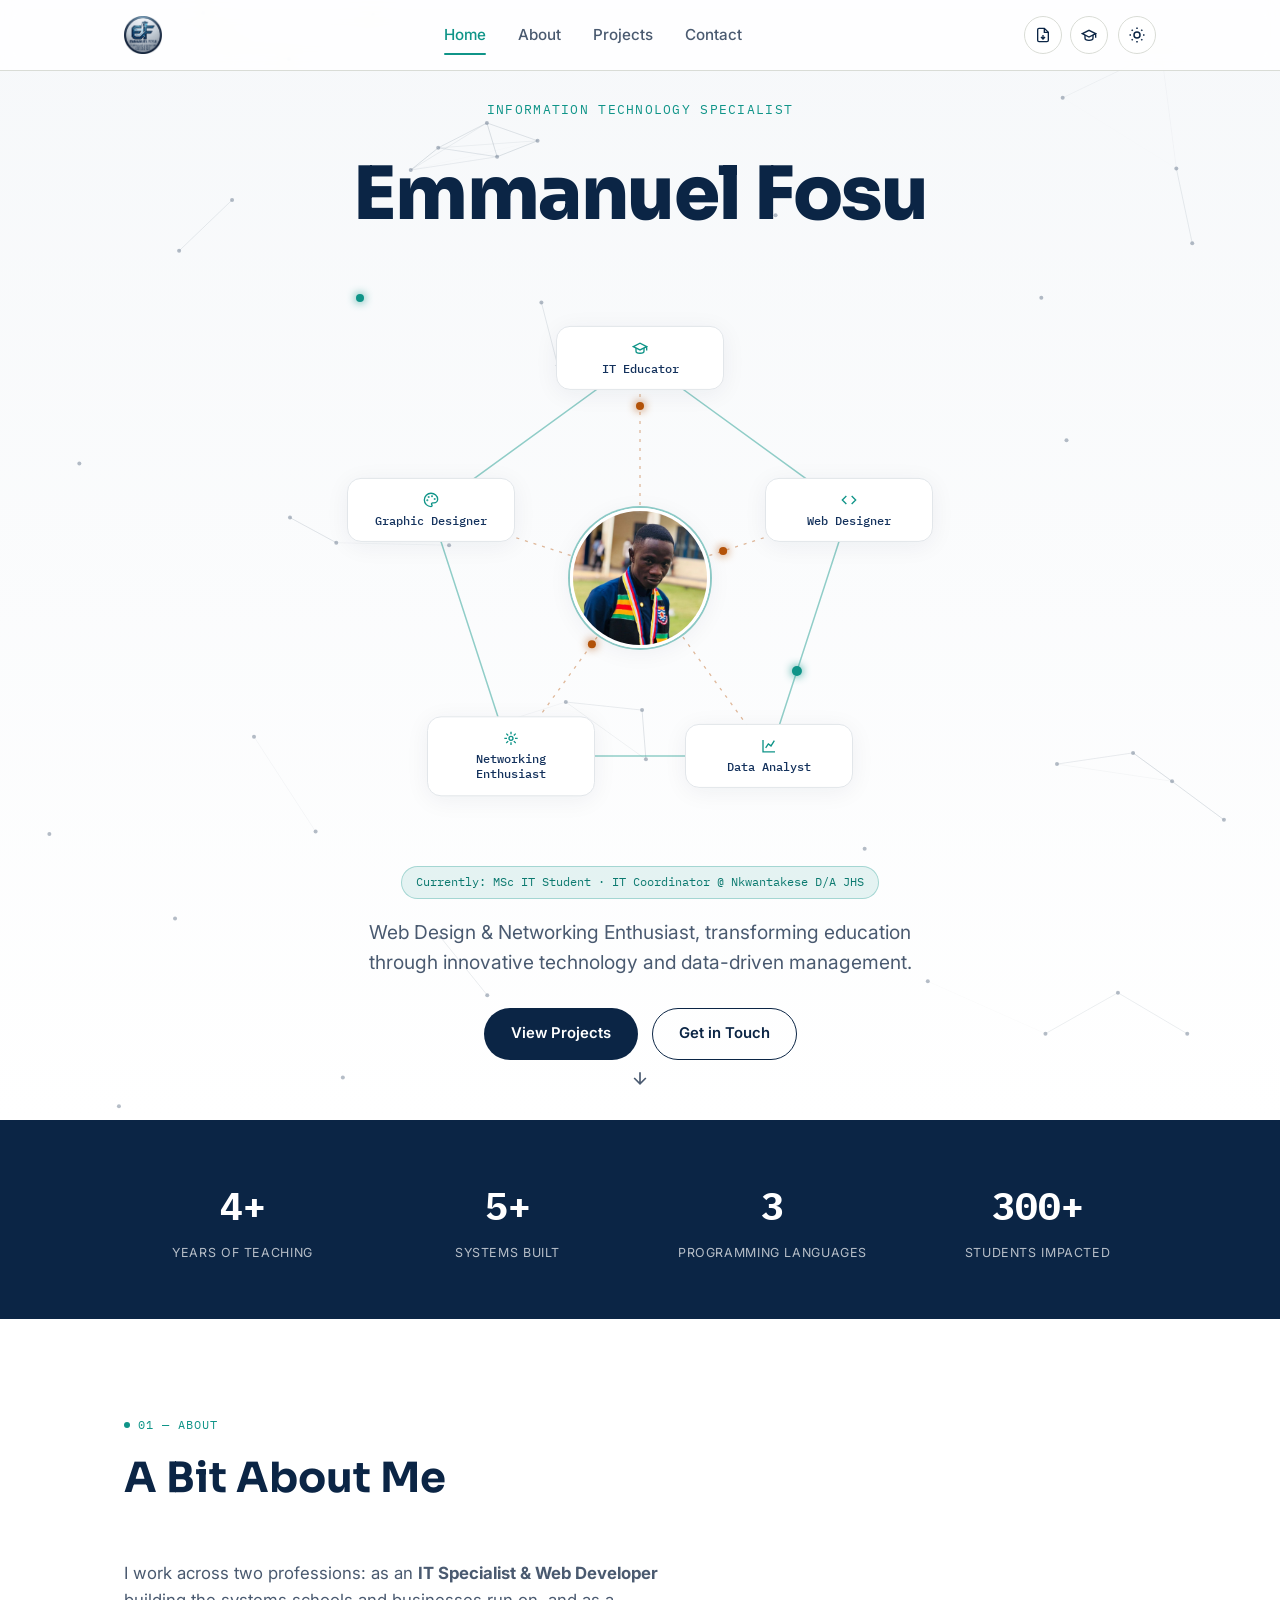
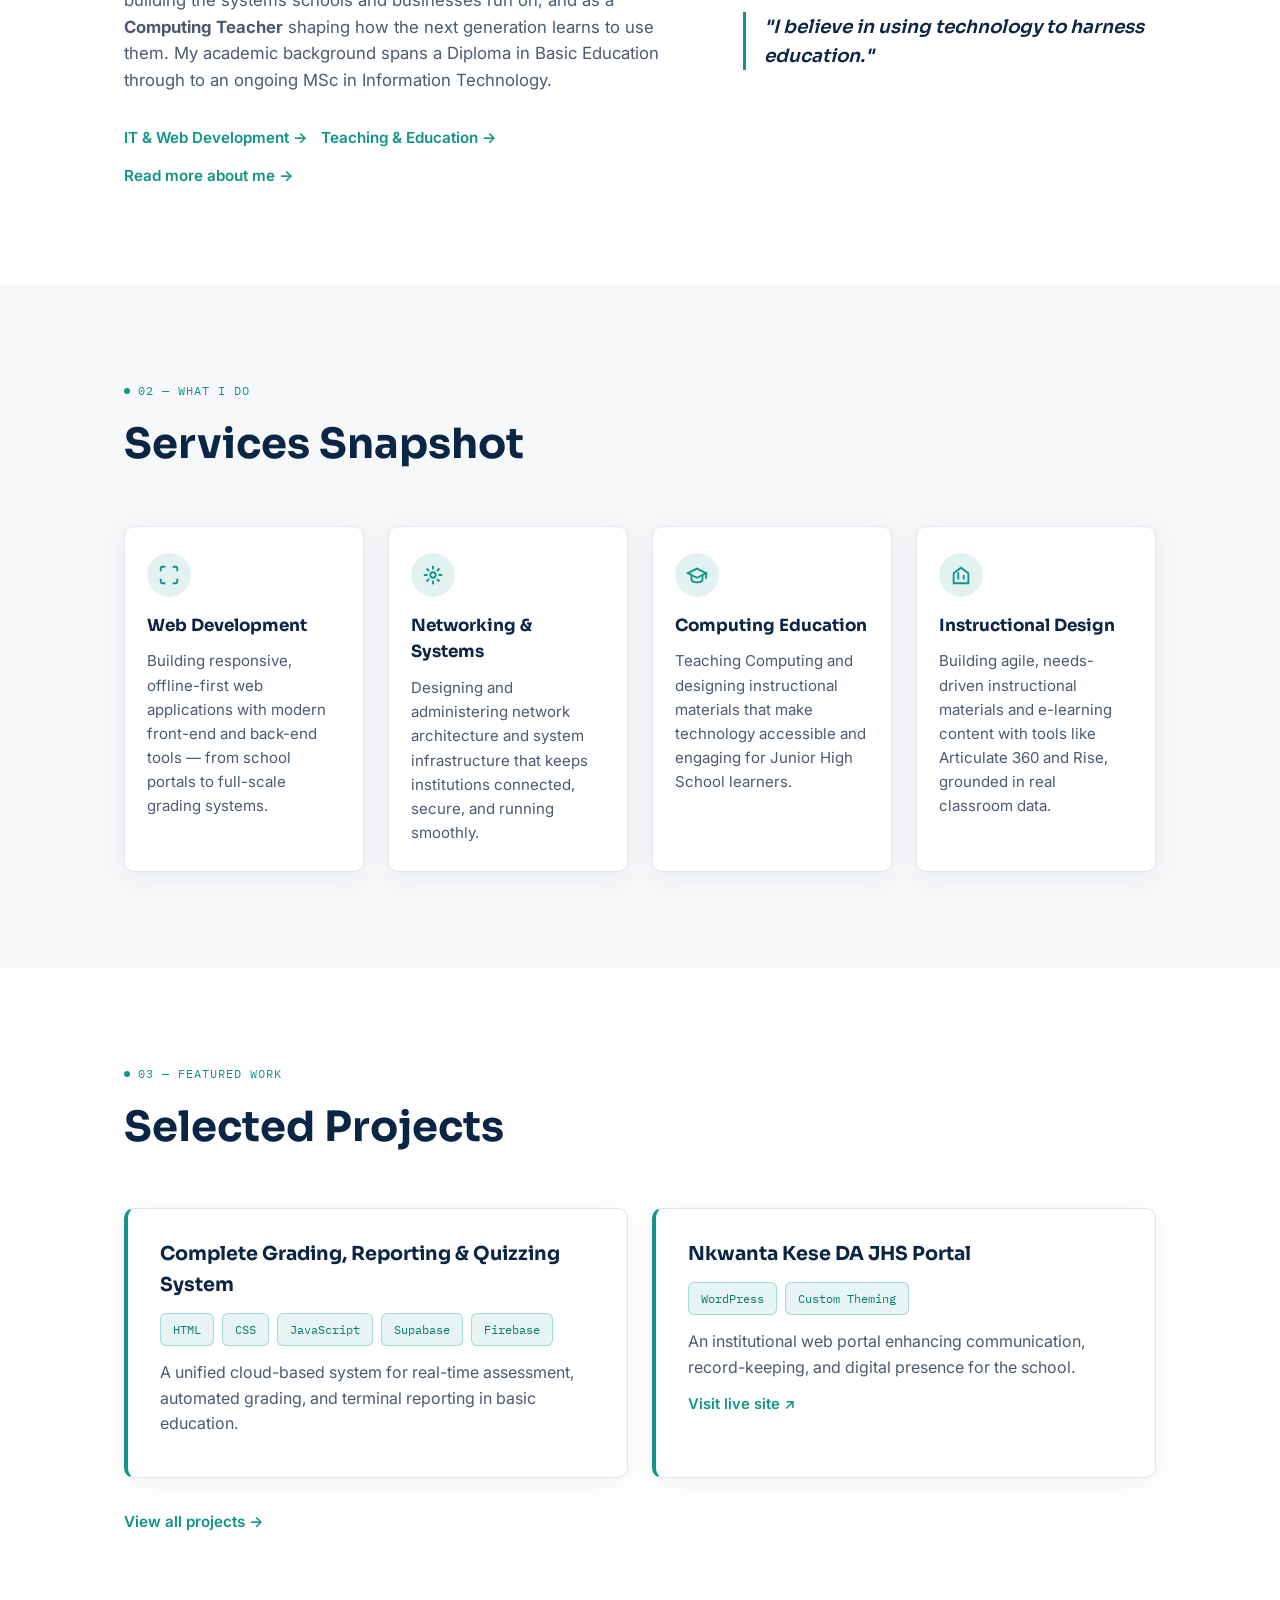
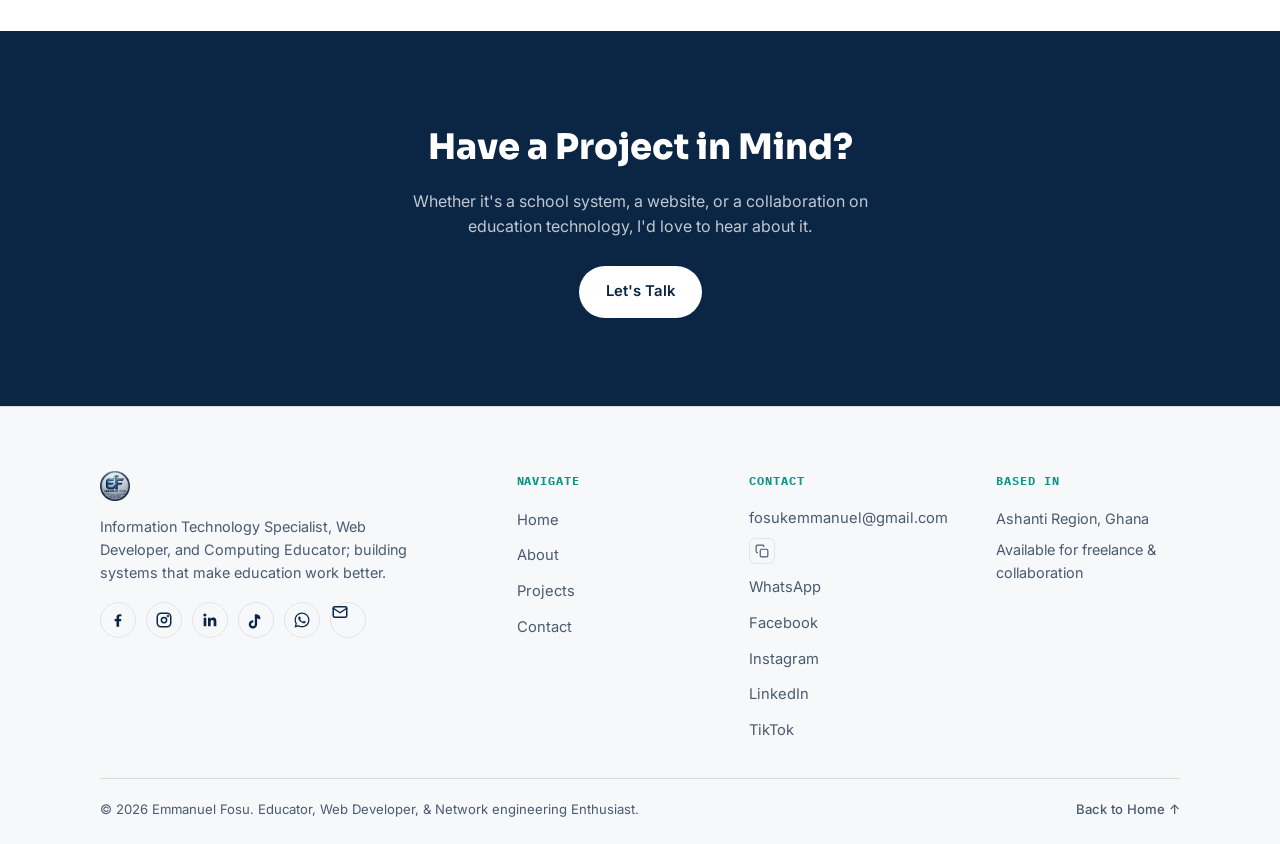
==== commit 6d2021e3: "Change footer link text from 'Back to top' to 'Back to Home'" ====
--- a/index.html
+++ b/index.html
@@ -348,7 +348,7 @@
 
   <div class="footer-bottom">
     <p>&copy; <span id="year"></span> Emmanuel Fosu. Educator, Web Developer, &amp; Network engineering Enthusiast.</p>
-    <a href="index.html#hero" class="back-to-top">Back to top ↑</a>
+    <a href="index.html#hero" class="back-to-top">Back to Home ↑</a>
   </div>
 </footer>
 <script src="script.js"></script>
--- a/styles.css
+++ b/styles.css
@@ -1410,7 +1410,7 @@
   position: relative;
 }
 .timeline-item li::before{
-  content: "—";
+  content: "▸";
   position: absolute;
   left: 0;
   color: var(--blue-accent);
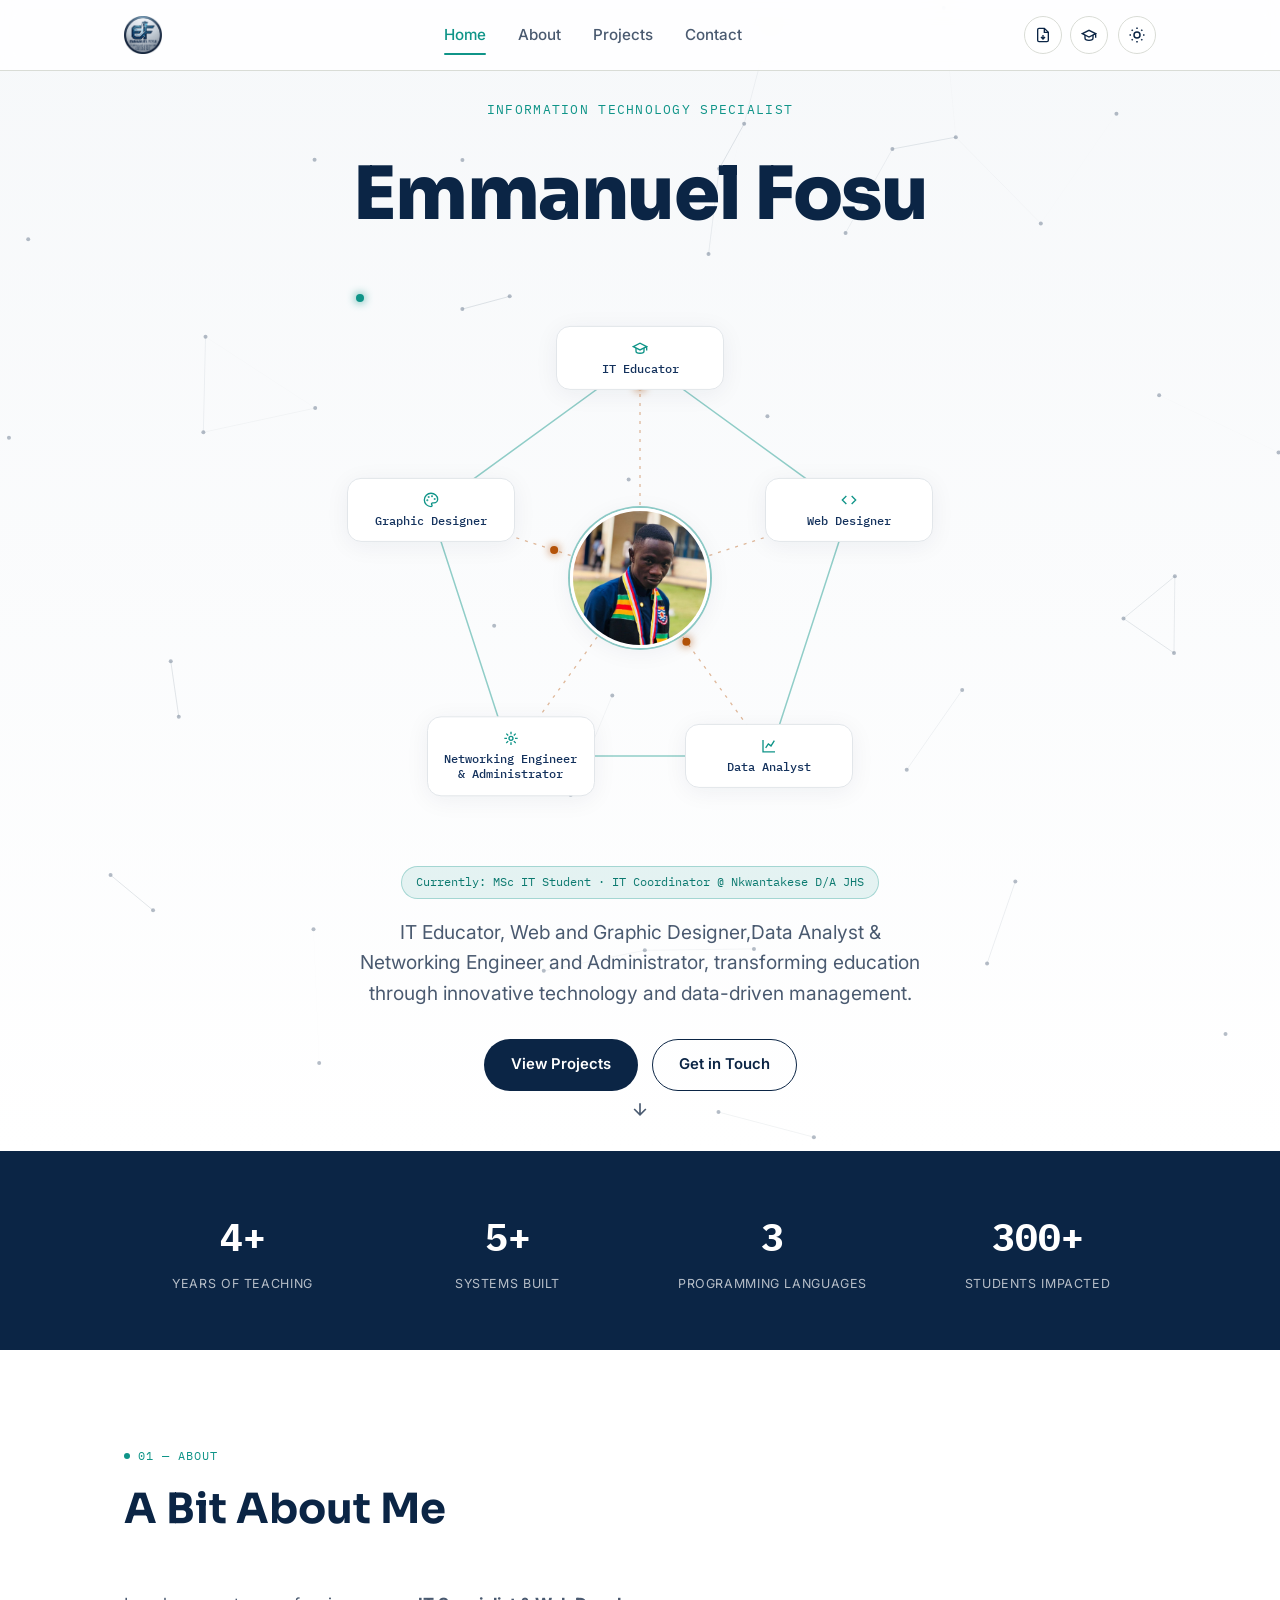
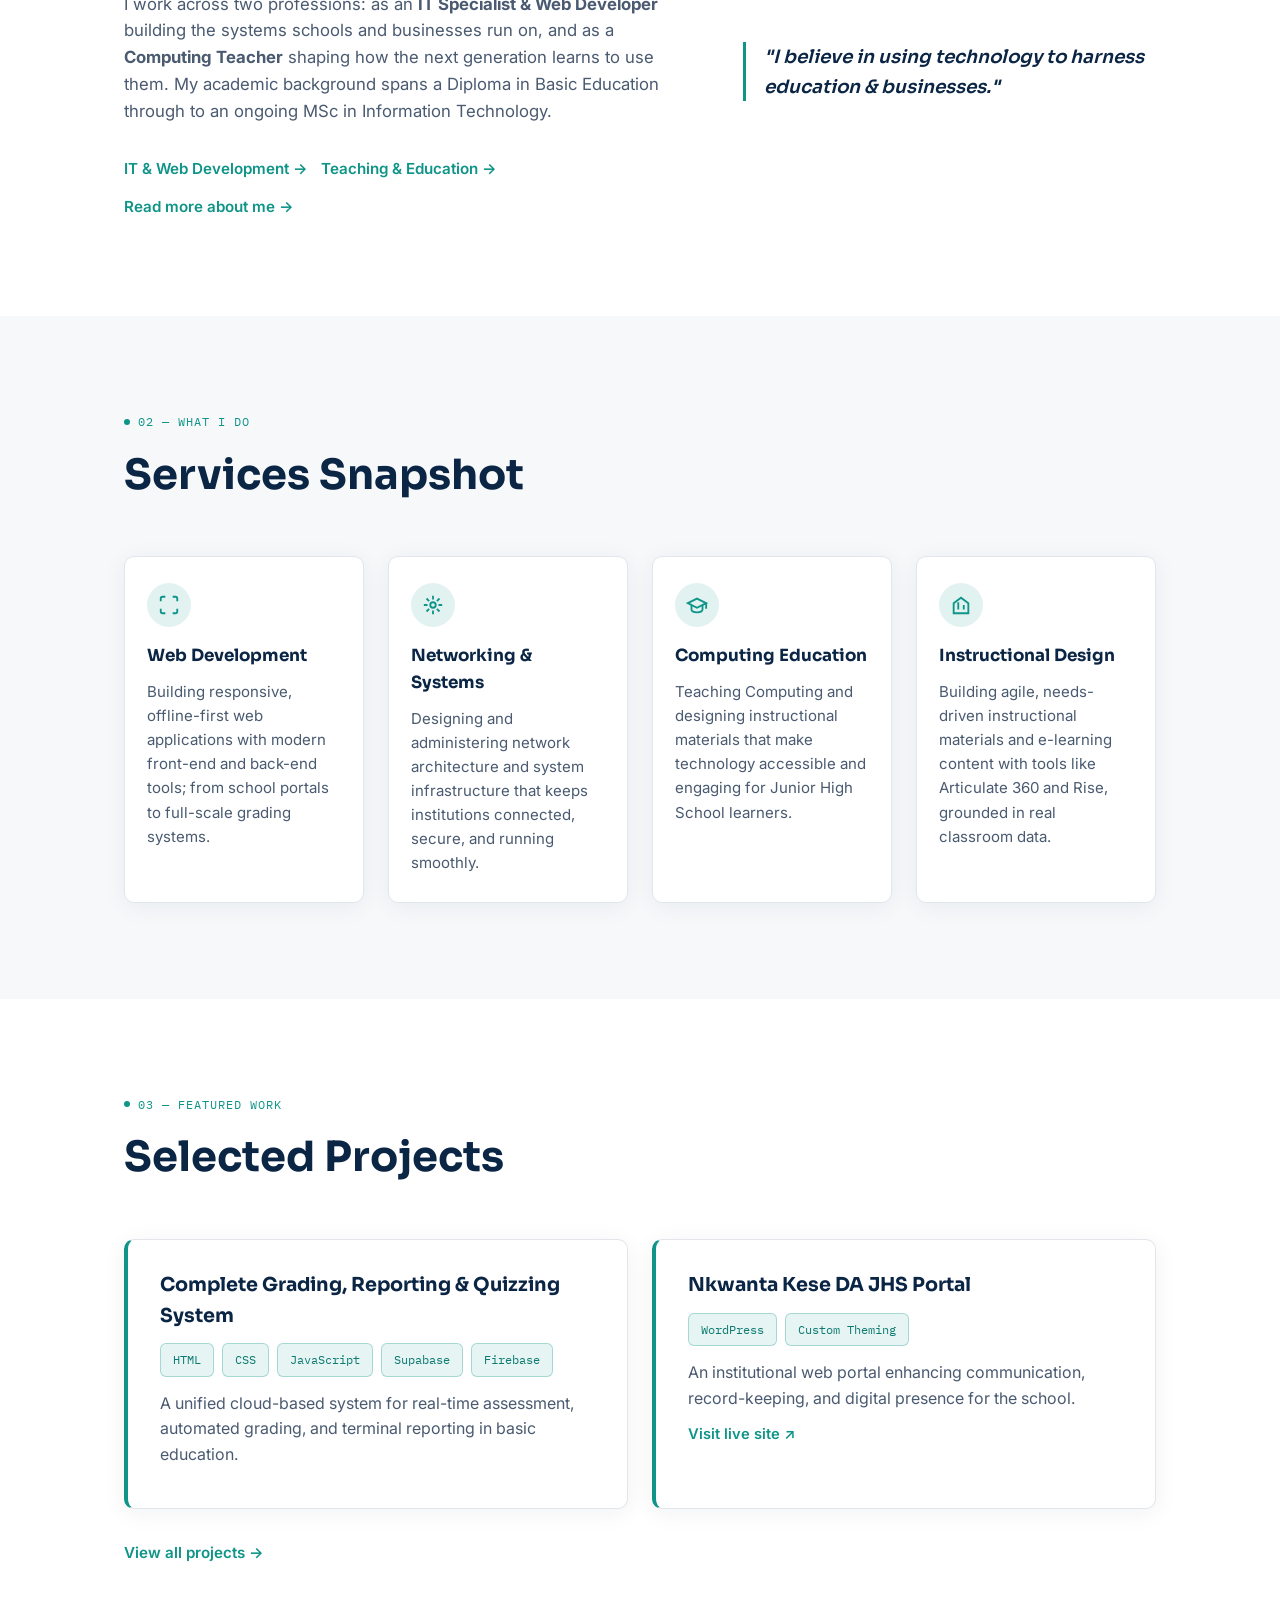
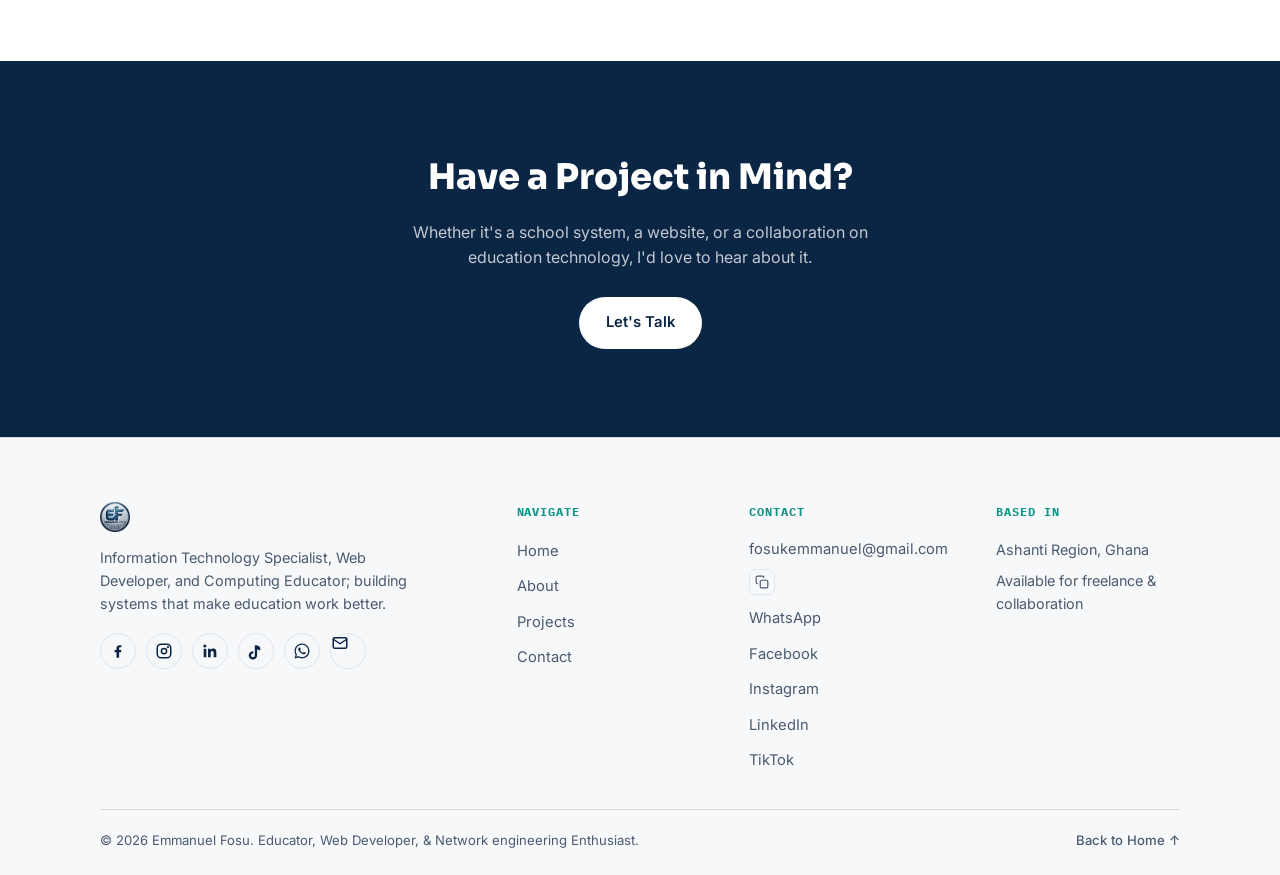
==== commit 8acdee52: "Revise text for professional roles and philosophy Updated various text descriptions to reflect new r" ====
--- a/index.html
+++ b/index.html
@@ -124,7 +124,7 @@
         </div>
         <div class="orbit-box" style="left:26.91%; top:81.78%;">
           <svg width="16" height="16" viewBox="0 0 24 24" fill="none" stroke="currentColor" stroke-width="2"><circle cx="12" cy="12" r="3"/><path d="M12 2v4M12 18v4M4.93 4.93l2.83 2.83M16.24 16.24l2.83 2.83M2 12h4M18 12h4M4.93 19.07l2.83-2.83M16.24 7.76l2.83-2.83"/></svg>
-          <span>Networking Enthusiast</span>
+          <span>Networking Engineer & Administrator</span>
         </div>
         <div class="orbit-box" style="left:12.64%; top:37.86%;">
           <svg width="16" height="16" viewBox="0 0 24 24" fill="none" stroke="currentColor" stroke-width="2"><circle cx="13.5" cy="6.5" r=".5" fill="currentColor"/><circle cx="17.5" cy="10.5" r=".5" fill="currentColor"/><circle cx="8.5" cy="7.5" r=".5" fill="currentColor"/><circle cx="6.5" cy="12.5" r=".5" fill="currentColor"/><path d="M12 2C6.5 2 2 6.5 2 12s4.5 10 10 10c.926 0 1.648-.746 1.648-1.688 0-.437-.18-.835-.437-1.125-.29-.289-.438-.652-.438-1.125a1.64 1.64 0 011.668-1.668h1.996c3.051 0 5.555-2.503 5.555-5.554C21.965 6.012 17.461 2 12 2z"/></svg>
@@ -132,7 +132,7 @@
         </div>
       </div>
       <p class="status-badge mono">Currently: MSc IT Student · IT Coordinator @ Nkwantakese D/A JHS</p>
-      <p class="hero-tagline">Web Design &amp; Networking Enthusiast, transforming education through innovative technology and data-driven management.</p>
+      <p class="hero-tagline">IT Educator, Web and Graphic Designer,Data Analyst &amp; Networking Engineer and Administrator, transforming education through innovative technology and data-driven management.</p>
       <div class="hero-actions">
         <a href="projects.html" class="btn btn-primary">View Projects</a>
         <a href="contact.html" class="btn btn-outline">Get in Touch</a>
@@ -174,7 +174,7 @@
         <p class="about-teaser-text">
           I work across two professions: as an <strong>IT Specialist &amp; Web Developer</strong> building the systems schools and businesses run on, and as a <strong>Computing Teacher</strong> shaping how the next generation learns to use them. My academic background spans a Diploma in Basic Education through to an ongoing MSc in Information Technology.
         </p>
-        <p class="philosophy">"I believe in using technology to harness education."</p>
+        <p class="philosophy">"I believe in using technology to harness education & businesses."</p>
       </div>
       <div class="hero-actions" style="justify-content:flex-start; margin-bottom: 6px;">
         <a href="about.html#it-profession" class="link-arrow">IT &amp; Web Development →</a>
@@ -196,7 +196,7 @@
             <svg width="22" height="22" viewBox="0 0 24 24" fill="none" stroke="currentColor" stroke-width="2"><path d="M8 3H5a2 2 0 0 0-2 2v3m18 0V5a2 2 0 0 0-2-2h-3m0 18h3a2 2 0 0 0 2-2v-3M3 16v3a2 2 0 0 0 2 2h3"/></svg>
           </div>
           <h3>Web Development</h3>
-          <p>Building responsive, offline-first web applications with modern front-end and back-end tools — from school portals to full-scale grading systems.</p>
+          <p>Building responsive, offline-first web applications with modern front-end and back-end tools; from school portals to full-scale grading systems.</p>
         </div>
 
         <div class="service-card">
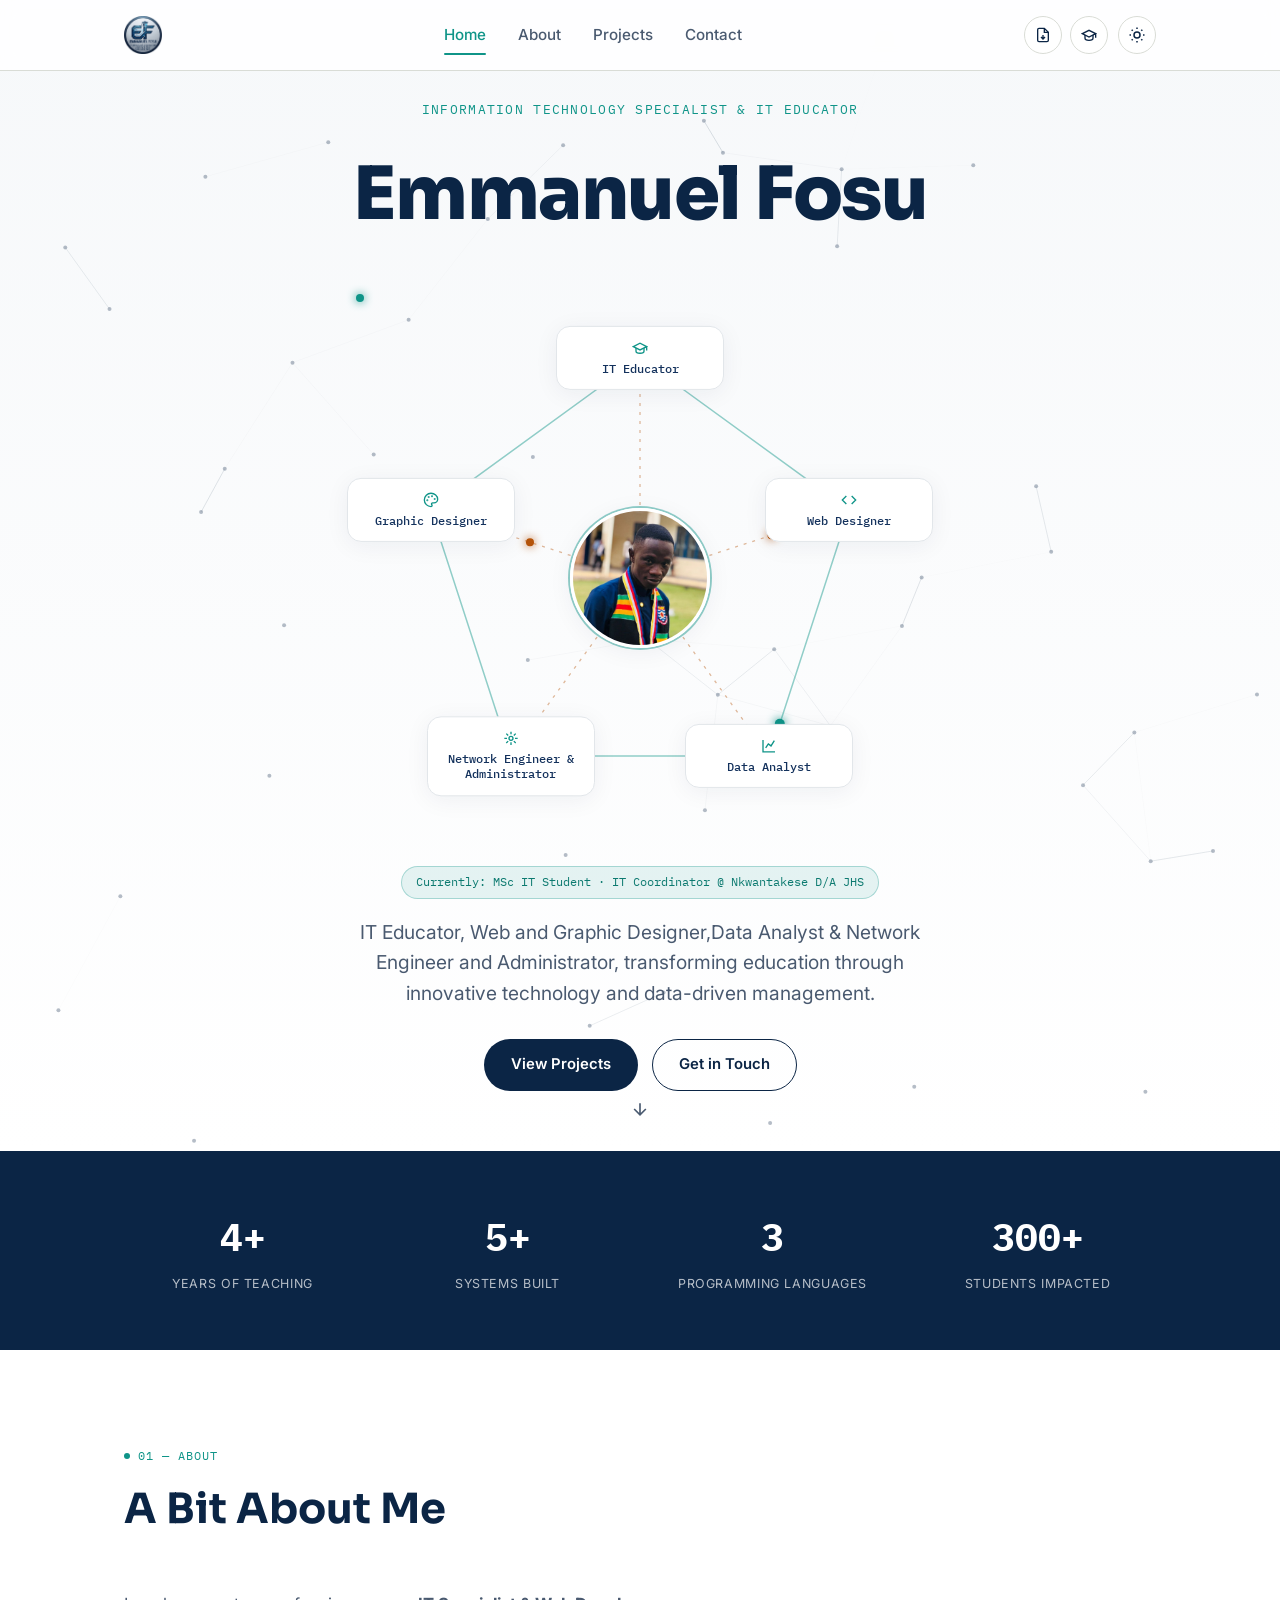
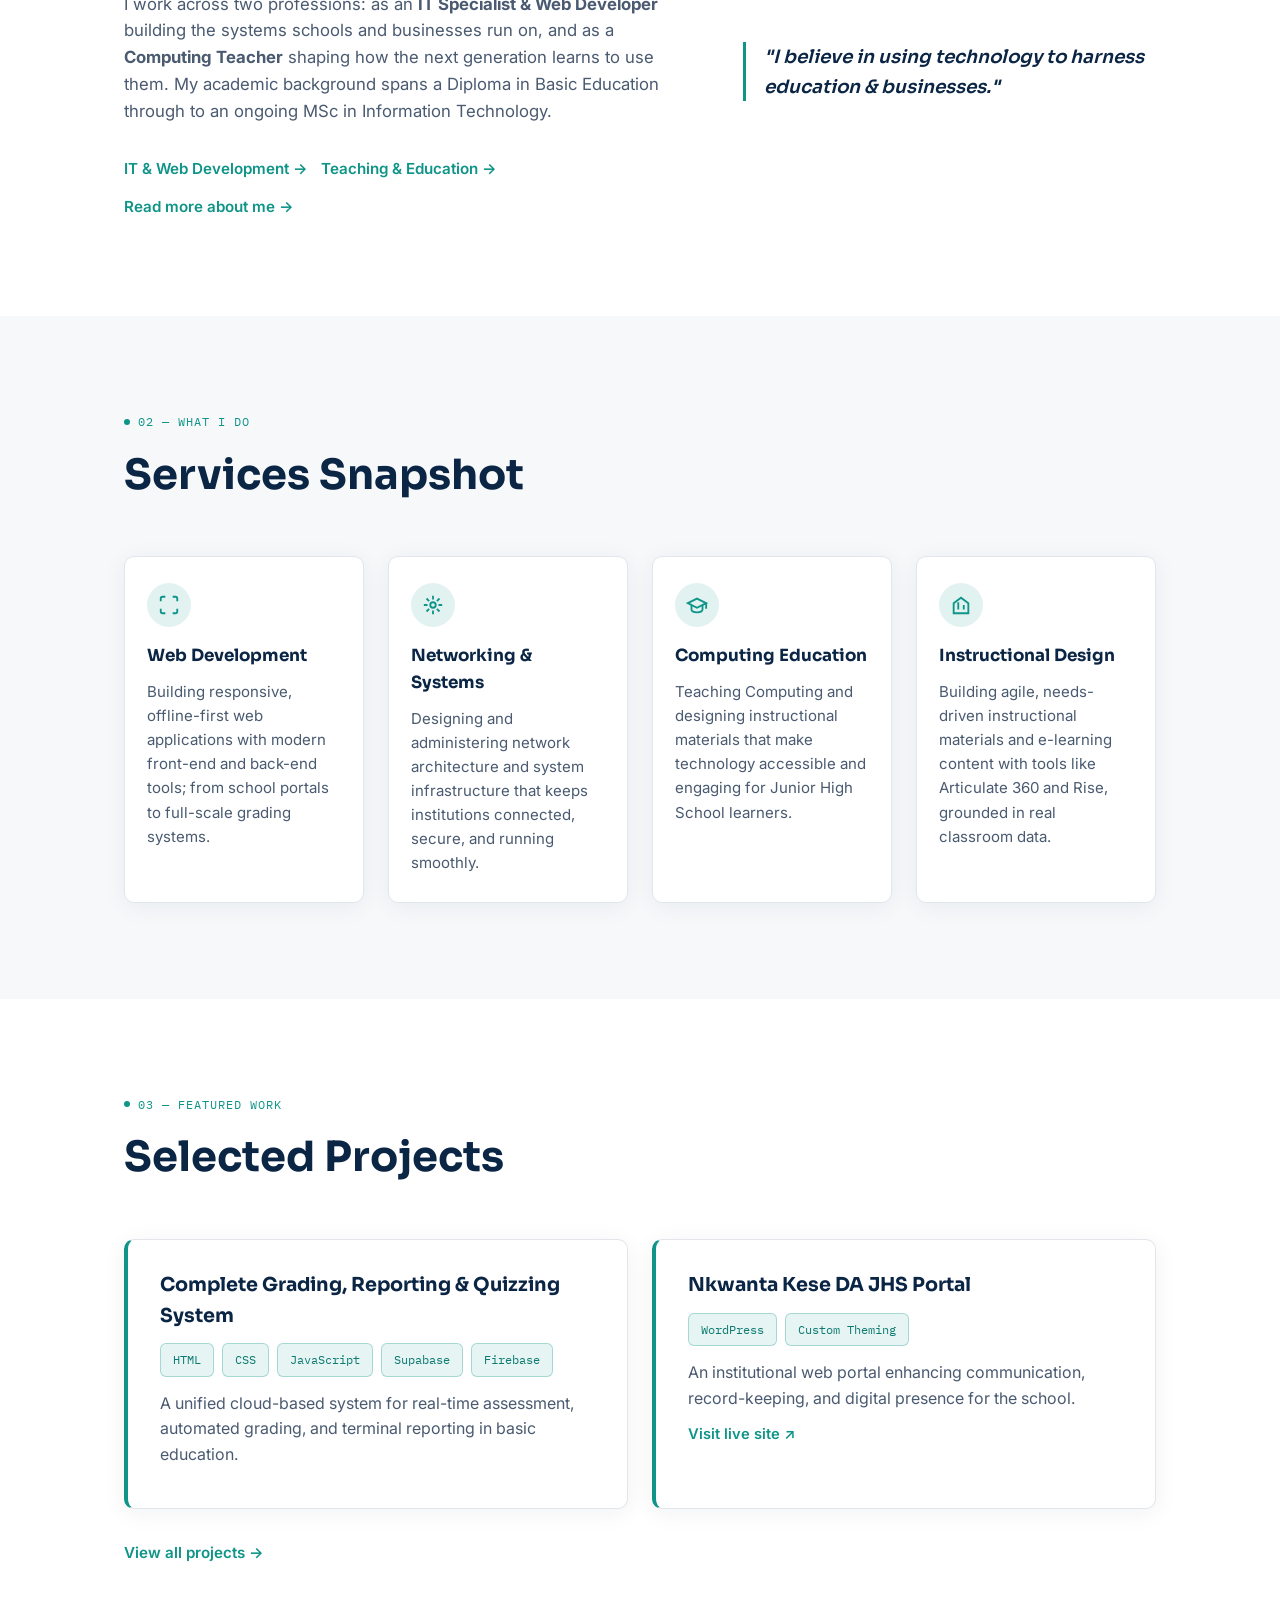
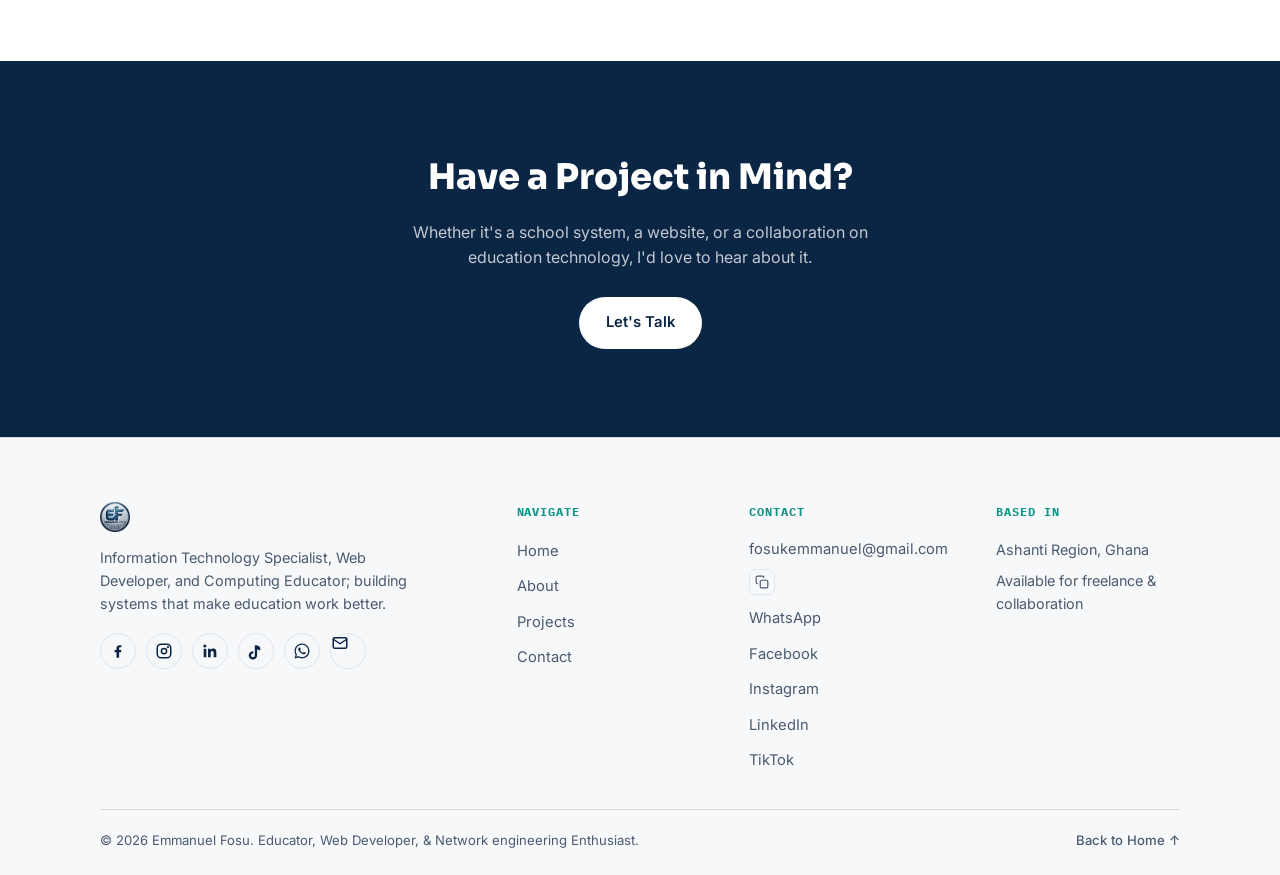
==== commit 07a968f7: "Update job titles and hero tagline in index.html" ====
--- a/index.html
+++ b/index.html
@@ -57,7 +57,7 @@
   <section class="hero" id="hero">
     <canvas id="node-canvas"></canvas>
     <div class="hero-inner">
-      <p class="eyebrow mono">Information Technology Specialist</p>
+      <p class="eyebrow mono">Information Technology Specialist & IT Educator</p>
       <h1 class="hero-name">Emmanuel Fosu</h1>
       <div class="electron-orbit" aria-hidden="false">
         <svg class="orbit-svg" viewBox="0 0 560 560" xmlns="http://www.w3.org/2000/svg" xmlns:xlink="http://www.w3.org/1999/xlink">
@@ -124,7 +124,7 @@
         </div>
         <div class="orbit-box" style="left:26.91%; top:81.78%;">
           <svg width="16" height="16" viewBox="0 0 24 24" fill="none" stroke="currentColor" stroke-width="2"><circle cx="12" cy="12" r="3"/><path d="M12 2v4M12 18v4M4.93 4.93l2.83 2.83M16.24 16.24l2.83 2.83M2 12h4M18 12h4M4.93 19.07l2.83-2.83M16.24 7.76l2.83-2.83"/></svg>
-          <span>Networking Engineer & Administrator</span>
+          <span>Network Engineer & Administrator</span>
         </div>
         <div class="orbit-box" style="left:12.64%; top:37.86%;">
           <svg width="16" height="16" viewBox="0 0 24 24" fill="none" stroke="currentColor" stroke-width="2"><circle cx="13.5" cy="6.5" r=".5" fill="currentColor"/><circle cx="17.5" cy="10.5" r=".5" fill="currentColor"/><circle cx="8.5" cy="7.5" r=".5" fill="currentColor"/><circle cx="6.5" cy="12.5" r=".5" fill="currentColor"/><path d="M12 2C6.5 2 2 6.5 2 12s4.5 10 10 10c.926 0 1.648-.746 1.648-1.688 0-.437-.18-.835-.437-1.125-.29-.289-.438-.652-.438-1.125a1.64 1.64 0 011.668-1.668h1.996c3.051 0 5.555-2.503 5.555-5.554C21.965 6.012 17.461 2 12 2z"/></svg>
@@ -132,7 +132,7 @@
         </div>
       </div>
       <p class="status-badge mono">Currently: MSc IT Student · IT Coordinator @ Nkwantakese D/A JHS</p>
-      <p class="hero-tagline">IT Educator, Web and Graphic Designer,Data Analyst &amp; Networking Engineer and Administrator, transforming education through innovative technology and data-driven management.</p>
+      <p class="hero-tagline">IT Educator, Web and Graphic Designer,Data Analyst &amp; Network Engineer and Administrator, transforming education through innovative technology and data-driven management.</p>
       <div class="hero-actions">
         <a href="projects.html" class="btn btn-primary">View Projects</a>
         <a href="contact.html" class="btn btn-outline">Get in Touch</a>
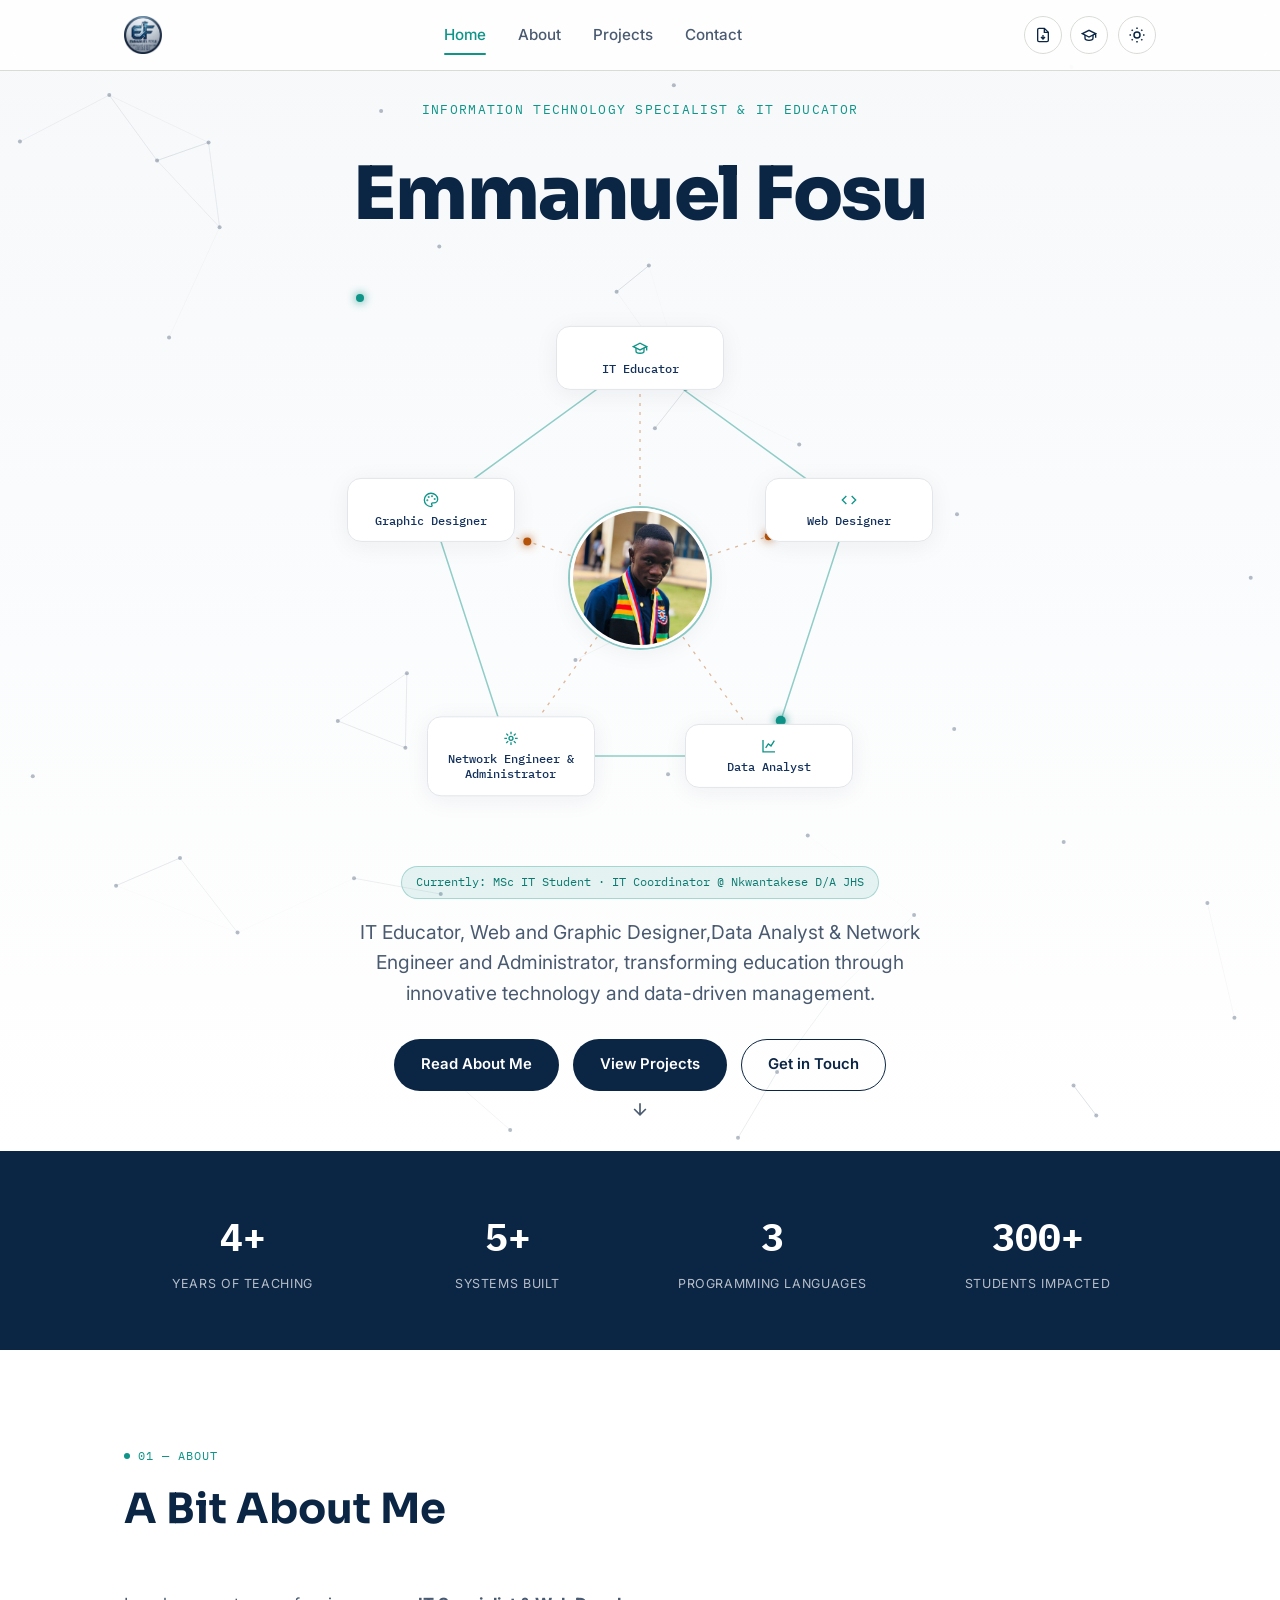
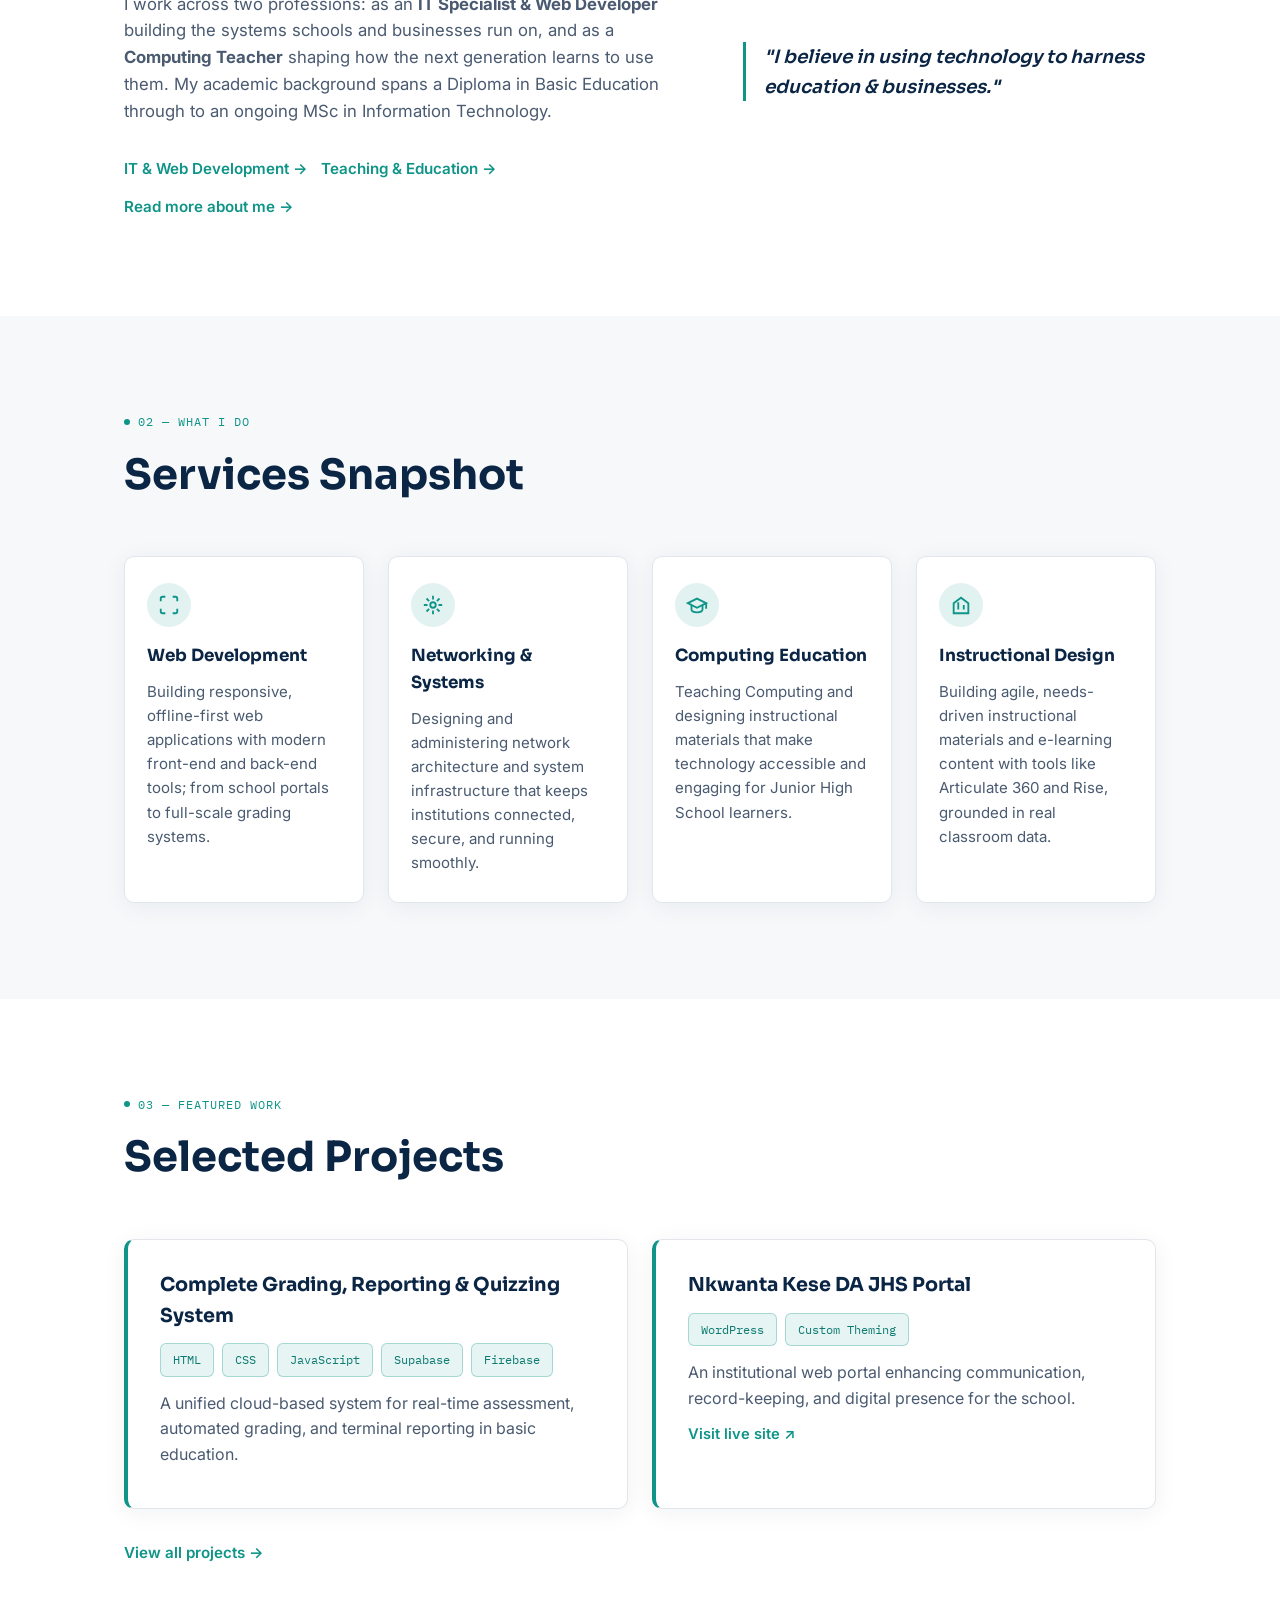
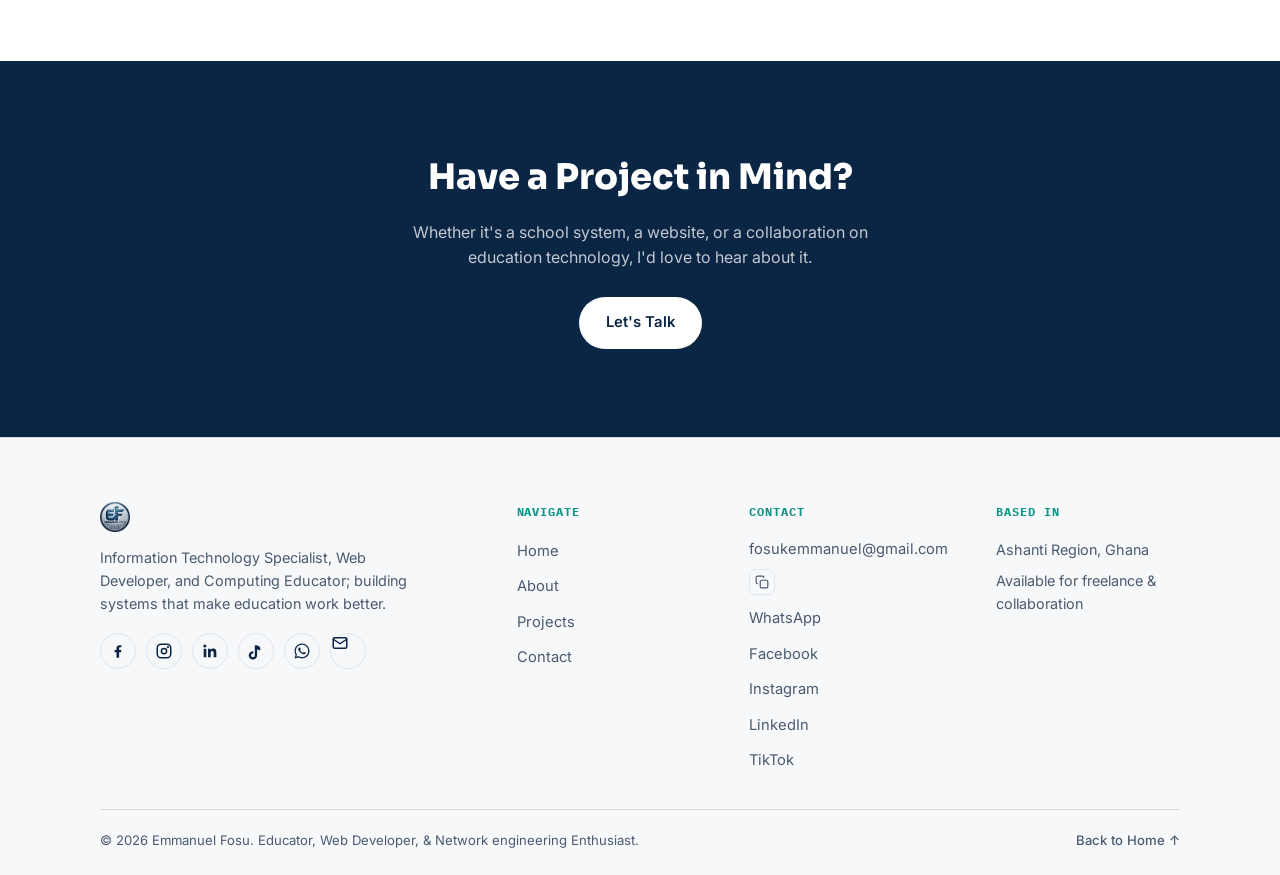
==== commit dc4ef0da: "Add 'Read About Me' button to hero actions" ====
--- a/index.html
+++ b/index.html
@@ -134,6 +134,7 @@
       <p class="status-badge mono">Currently: MSc IT Student · IT Coordinator @ Nkwantakese D/A JHS</p>
       <p class="hero-tagline">IT Educator, Web and Graphic Designer,Data Analyst &amp; Network Engineer and Administrator, transforming education through innovative technology and data-driven management.</p>
       <div class="hero-actions">
+        <a href="about.html" class="btn btn-primary">Read About Me</a>
         <a href="projects.html" class="btn btn-primary">View Projects</a>
         <a href="contact.html" class="btn btn-outline">Get in Touch</a>
       </div>
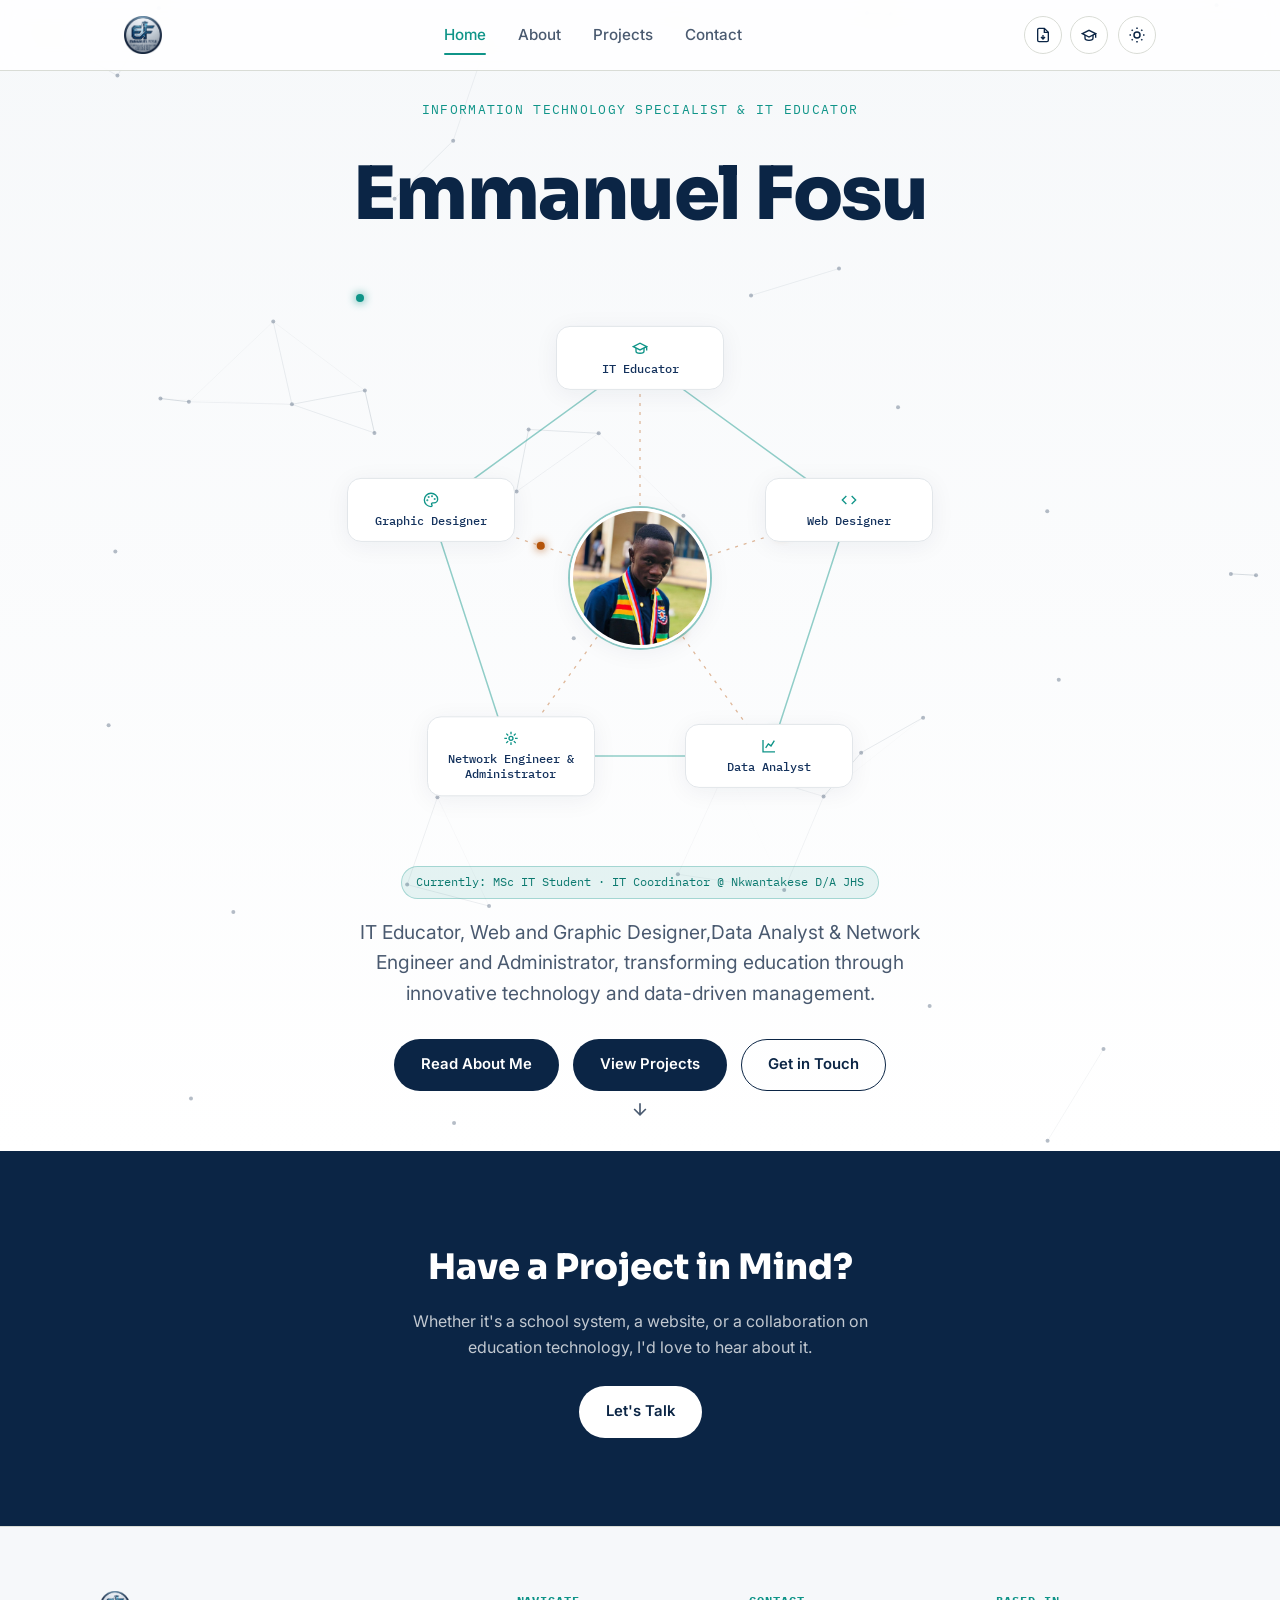
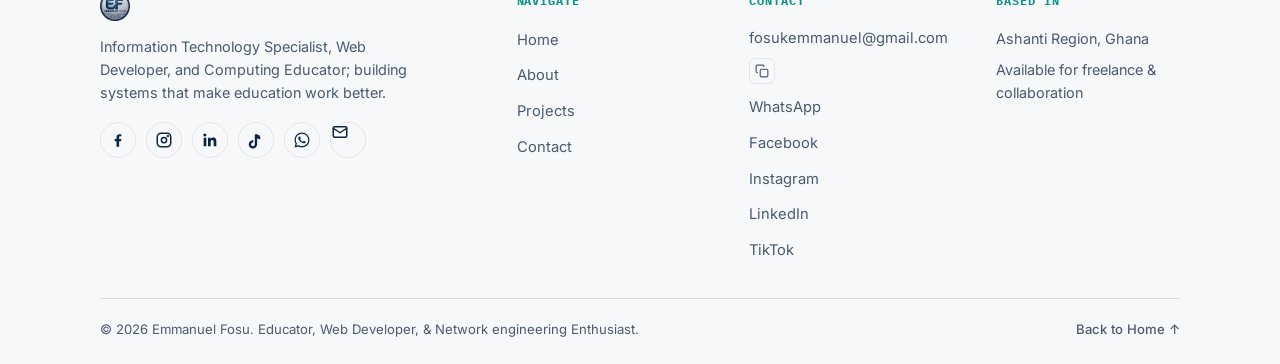
==== commit 9f192d8a: "Remove multiple sections from index.html Removed stats bar, about teaser, services section, and feat" ====
--- a/index.html
+++ b/index.html
@@ -144,129 +144,13 @@
     </a>
   </section>
 
-  <!-- ============ STATS BAR ============ -->
-  <section class="stats-bar" id="stats">
-    <div class="section-inner stats-inner">
-      <div class="stat-item">
-        <span class="stat-number mono">4+</span>
-        <span class="stat-label">Years of Teaching</span>
-      </div>
-      <div class="stat-item">
-        <span class="stat-number mono">5+</span>
-        <span class="stat-label">Systems Built</span>
-      </div>
-      <div class="stat-item">
-        <span class="stat-number mono">3</span>
-        <span class="stat-label">Programming Languages</span>
-      </div>
-      <div class="stat-item">
-        <span class="stat-number mono">300+</span>
-        <span class="stat-label">Students Impacted</span>
-      </div>
-    </div>
-  </section>
-
-  <!-- ============ ABOUT TEASER ============ -->
-  <section class="about-teaser" id="about-teaser">
-    <div class="section-inner">
-      <p class="section-label mono">01 — About</p>
-      <h2 class="section-title">A Bit About Me</h2>
-      <div class="about-teaser-grid">
-        <p class="about-teaser-text">
-          I work across two professions: as an <strong>IT Specialist &amp; Web Developer</strong> building the systems schools and businesses run on, and as a <strong>Computing Teacher</strong> shaping how the next generation learns to use them. My academic background spans a Diploma in Basic Education through to an ongoing MSc in Information Technology.
-        </p>
-        <p class="philosophy">"I believe in using technology to harness education & businesses."</p>
-      </div>
-      <div class="hero-actions" style="justify-content:flex-start; margin-bottom: 6px;">
-        <a href="about.html#it-profession" class="link-arrow">IT &amp; Web Development →</a>
-        <a href="about.html#teaching-profession" class="link-arrow">Teaching &amp; Education →</a>
-      </div>
-      <a href="about.html" class="link-arrow">Read more about me →</a>
-    </div>
-  </section>
-
-  <!-- ============ WHAT I DO ============ -->
-  <section class="services" id="services">
-    <div class="section-inner">
-      <p class="section-label mono">02 — What I Do</p>
-      <h2 class="section-title">Services Snapshot</h2>
-      <div class="services-grid">
-
-        <div class="service-card">
-          <div class="service-icon">
-            <svg width="22" height="22" viewBox="0 0 24 24" fill="none" stroke="currentColor" stroke-width="2"><path d="M8 3H5a2 2 0 0 0-2 2v3m18 0V5a2 2 0 0 0-2-2h-3m0 18h3a2 2 0 0 0 2-2v-3M3 16v3a2 2 0 0 0 2 2h3"/></svg>
-          </div>
-          <h3>Web Development</h3>
-          <p>Building responsive, offline-first web applications with modern front-end and back-end tools; from school portals to full-scale grading systems.</p>
-        </div>
-
-        <div class="service-card">
-          <div class="service-icon">
-            <svg width="22" height="22" viewBox="0 0 24 24" fill="none" stroke="currentColor" stroke-width="2"><circle cx="12" cy="12" r="3"/><path d="M12 2v4M12 18v4M4.93 4.93l2.83 2.83M16.24 16.24l2.83 2.83M2 12h4M18 12h4M4.93 19.07l2.83-2.83M16.24 7.76l2.83-2.83"/></svg>
-          </div>
-          <h3>Networking &amp; Systems</h3>
-          <p>Designing and administering network architecture and system infrastructure that keeps institutions connected, secure, and running smoothly.</p>
-        </div>
-
-        <div class="service-card">
-          <div class="service-icon">
-            <svg width="22" height="22" viewBox="0 0 24 24" fill="none" stroke="currentColor" stroke-width="2"><path d="M22 10v6M2 10l10-5 10 5-10 5-10-5z"/><path d="M6 12v5c0 1.66 2.69 3 6 3s6-1.34 6-3v-5"/></svg>
-          </div>
-          <h3>Computing Education</h3>
-          <p>Teaching Computing and designing instructional materials that make technology accessible and engaging for Junior High School learners.</p>
-        </div>
-
-        <div class="service-card">
-          <div class="service-icon">
-            <svg width="22" height="22" viewBox="0 0 24 24" fill="none" stroke="currentColor" stroke-width="2"><path d="M9 17V9m6 8v-5M3 21h18M4 21V10l8-6 8 6v11"/></svg>
-          </div>
-          <h3>Instructional Design</h3>
-          <p>Building agile, needs-driven instructional materials and e-learning content with tools like Articulate 360 and Rise, grounded in real classroom data.</p>
-        </div>
-
-      </div>
-    </div>
-  </section>
-
-  <!-- ============ FEATURED PROJECTS ============ -->
-  <section class="featured-projects" id="featured-projects">
-    <div class="section-inner">
-      <p class="section-label mono">03 — Featured Work</p>
-      <h2 class="section-title">Selected Projects</h2>
-
-      <div class="featured-project-list">
-
-        <article class="project-card">
-          <div class="project-head">
-            <h3>Complete Grading, Reporting &amp; Quizzing System</h3>
-            <div class="tag-row">
-              <span class="tag tag-tech">HTML</span>
-              <span class="tag tag-tech">CSS</span>
-              <span class="tag tag-tech">JavaScript</span>
-              <span class="tag tag-tech">Supabase</span>
-              <span class="tag tag-tech">Firebase</span>
-            </div>
-          </div>
-          <p class="project-goal">A unified cloud-based system for real-time assessment, automated grading, and terminal reporting in basic education.</p>
-        </article>
-
-        <article class="project-card">
-          <div class="project-head">
-            <h3>Nkwanta Kese DA JHS Portal</h3>
-            <div class="tag-row">
-              <span class="tag tag-tech">WordPress</span>
-              <span class="tag tag-tech">Custom Theming</span>
-            </div>
-          </div>
-          <p class="project-goal">An institutional web portal enhancing communication, record-keeping, and digital presence for the school.</p>
-          <a class="project-link" href="https://nkwantakesedajhs.great-site.net" target="_blank" rel="noopener">Visit live site ↗</a>
-        </article>
-
-      </div>
-
-      <a href="projects.html" class="link-arrow">View all projects →</a>
-    </div>
-  </section>
+ 
+
+
+
+ 
+
+ 
 
   <!-- ============ CALL TO ACTION ============ -->
   <section class="cta" id="cta">
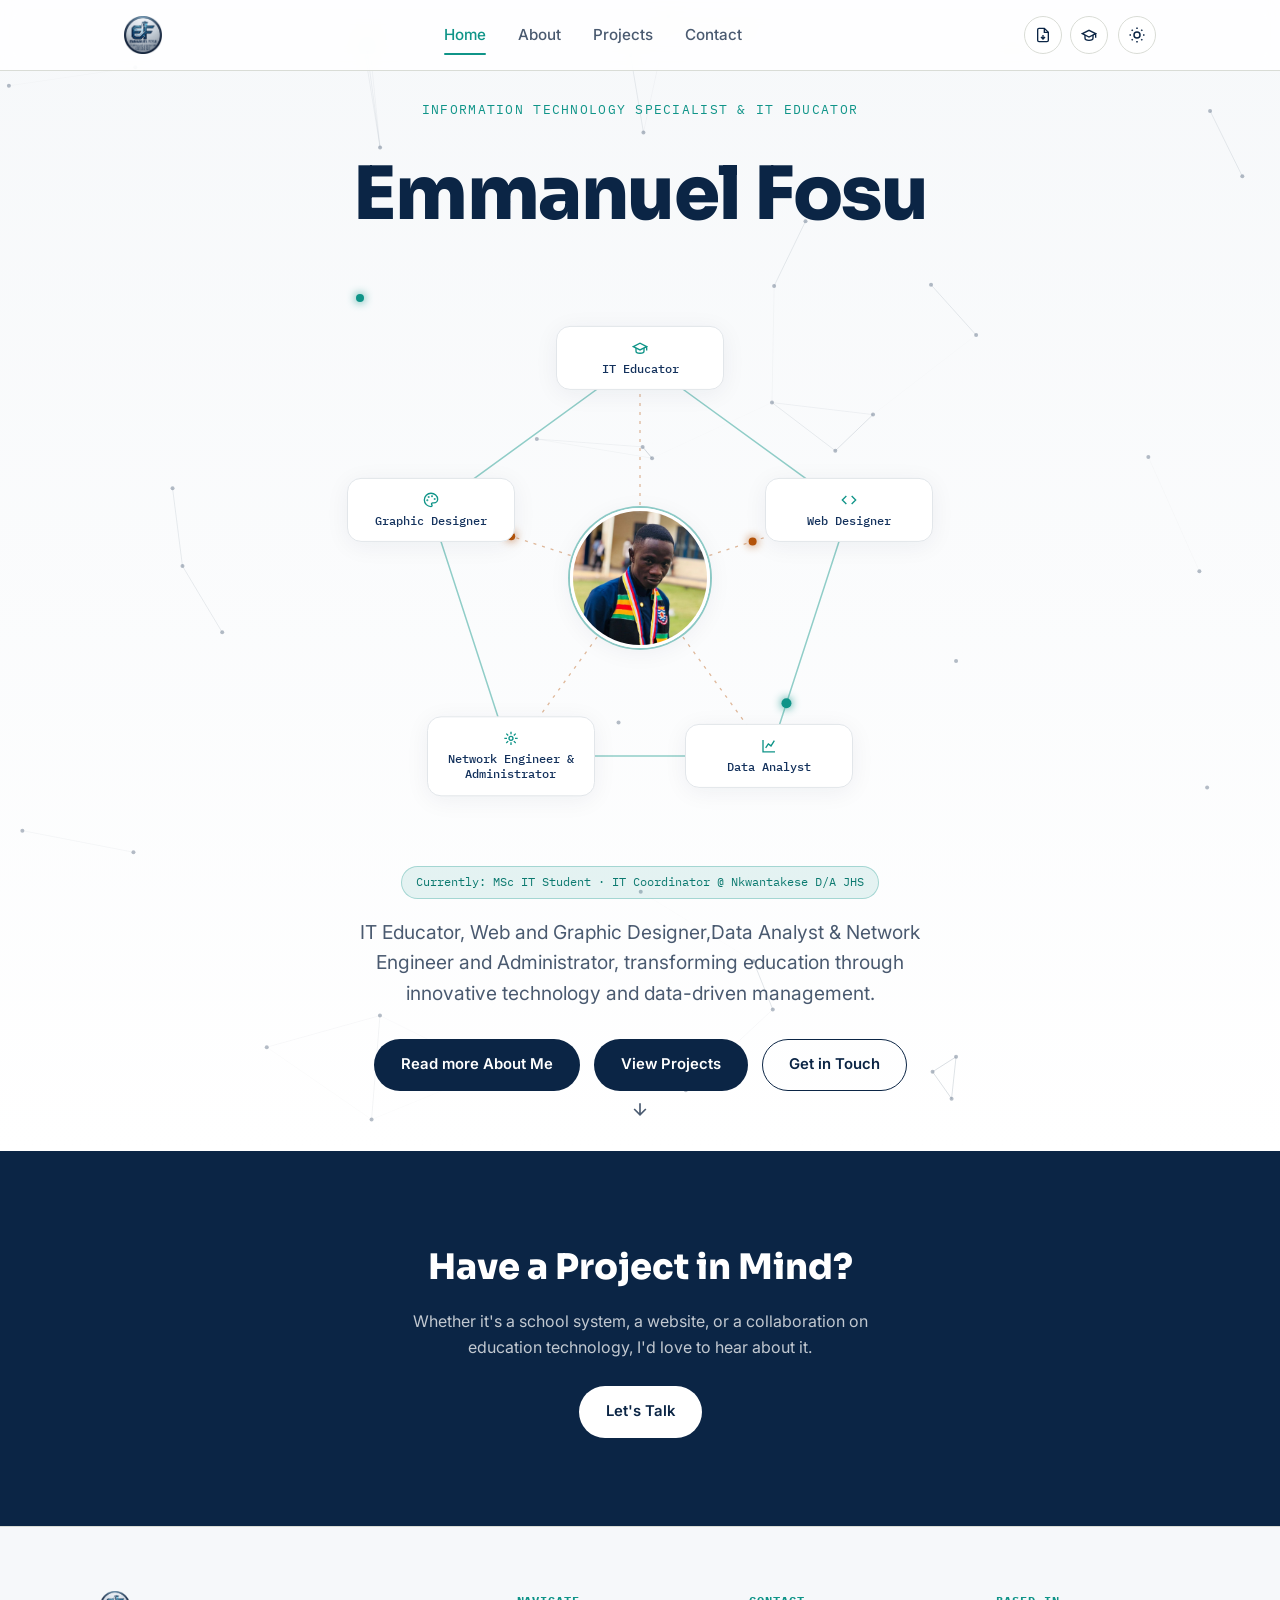
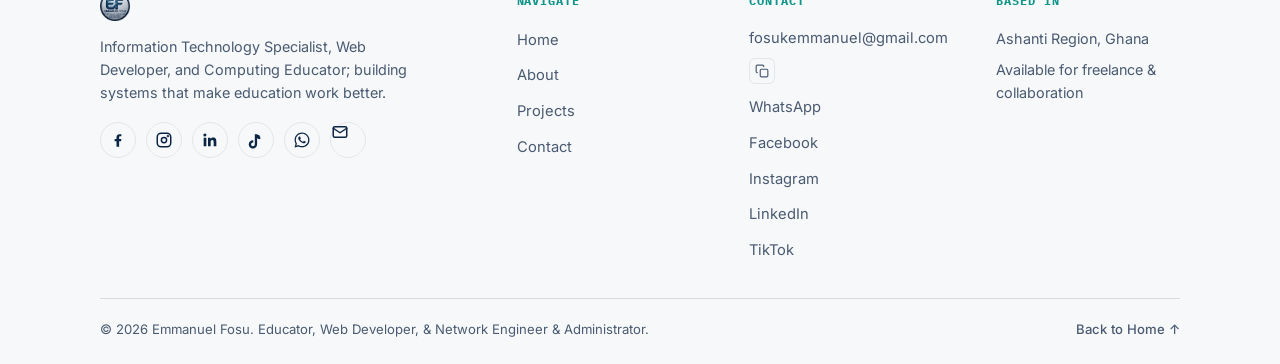
==== commit 8161f00e: "Update footer and button text in index.html" ====
--- a/index.html
+++ b/index.html
@@ -134,7 +134,7 @@
       <p class="status-badge mono">Currently: MSc IT Student · IT Coordinator @ Nkwantakese D/A JHS</p>
       <p class="hero-tagline">IT Educator, Web and Graphic Designer,Data Analyst &amp; Network Engineer and Administrator, transforming education through innovative technology and data-driven management.</p>
       <div class="hero-actions">
-        <a href="about.html" class="btn btn-primary">Read About Me</a>
+        <a href="about.html" class="btn btn-primary">Read more About Me</a>
         <a href="projects.html" class="btn btn-primary">View Projects</a>
         <a href="contact.html" class="btn btn-outline">Get in Touch</a>
       </div>
@@ -232,7 +232,7 @@
   </div>
 
   <div class="footer-bottom">
-    <p>&copy; <span id="year"></span> Emmanuel Fosu. Educator, Web Developer, &amp; Network engineering Enthusiast.</p>
+    <p>&copy; <span id="year"></span> Emmanuel Fosu. Educator, Web Developer, &amp; Network Engineer & Administrator.</p>
     <a href="index.html#hero" class="back-to-top">Back to Home ↑</a>
   </div>
 </footer>
